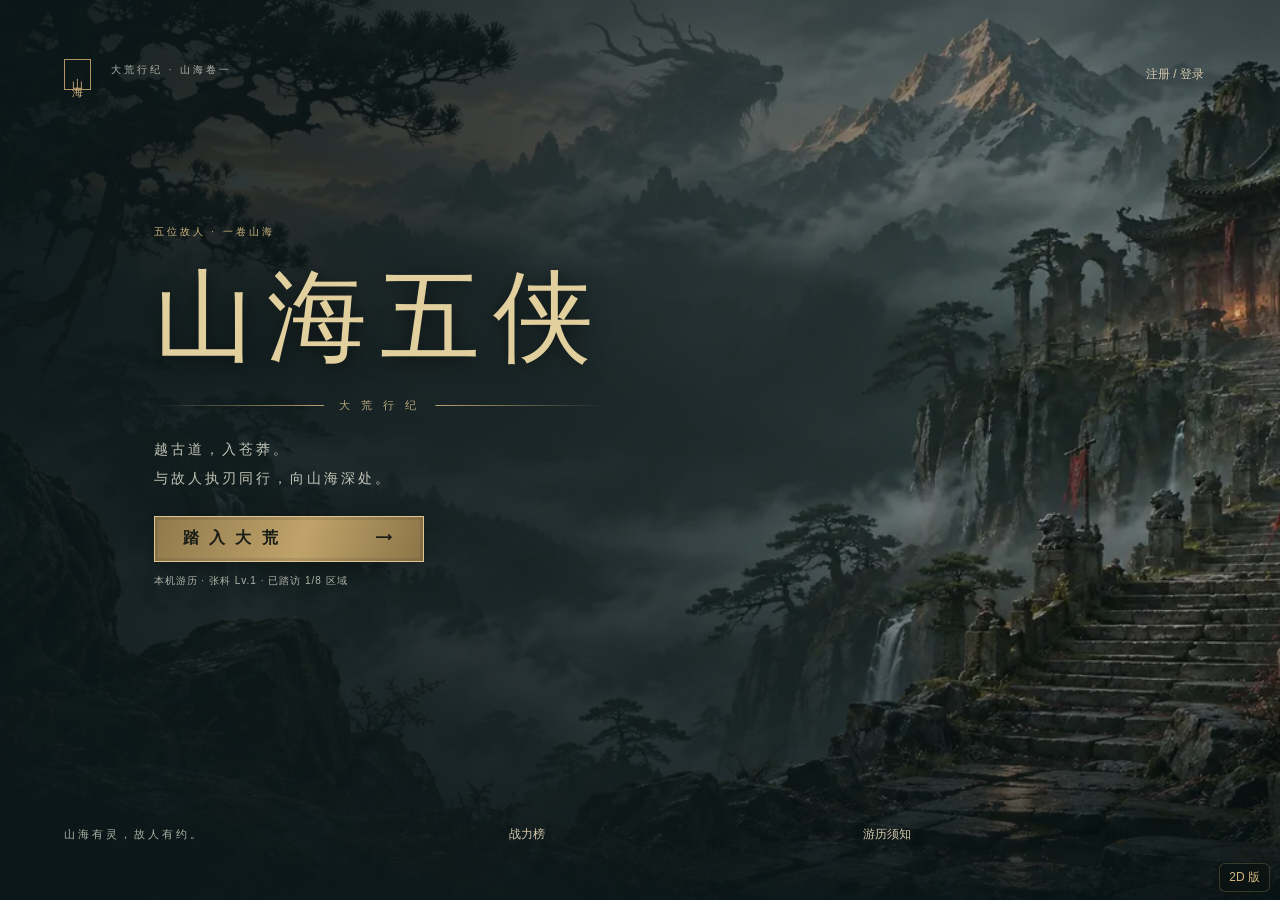
==== 3d.html @ be148ba3 "deploy: 山海五侠 网页版 静态构建，进度保存在本机浏览器。" ====
<!doctype html><html lang="zh-CN"><head><meta charset="utf-8"><meta name="viewport" content="width=device-width, initial-scale=1, maximum-scale=1, viewport-fit=cover"><meta name="theme-color" content="#141b1b"><meta name="description" content="山海五侠：五位故人，共赴大荒。写实国风2.5D手机大世界RPG。"><title>山海五侠 · 大荒行纪 · 3D</title><link rel="icon" href="data:image/svg+xml,%3Csvg xmlns='http://www.w3.org/2000/svg' viewBox='0 0 64 64'%3E%3Crect width='64' height='64' rx='12' fill='%23151d1c'/%3E%3Ctext x='32' y='46' font-size='44' text-anchor='middle' fill='%23cfb580'%3E山%3C/text%3E%3C/svg%3E"><link rel="stylesheet" href="style.css?v=31"><meta property="og:type" content="website"><meta property="og:title" content="山海五侠 · 大荒行纪"><meta property="og:description" content="五位故人，共赴大荒。写实国风 2.5D 手机大世界 RPG —— 五个角色，二十五式技能，八片山海。"><meta property="og:image" content="https://111lego.github.io/lego/assets/title-world.webp"><meta property="og:url" content="https://111lego.github.io/lego/"><meta name="twitter:card" content="summary_large_image"><link rel="canonical" href="https://111lego.github.io/lego/"><link rel="manifest" href="manifest.webmanifest"><meta name="mobile-web-app-capable" content="yes"><meta name="apple-mobile-web-app-capable" content="yes"><meta name="apple-mobile-web-app-status-bar-style" content="black-translucent"><link rel="apple-touch-icon" href="icons/icon-192.png"></head><body>
<canvas id="world" aria-label="山海大世界游戏画面"></canvas>
<section id="titleScreen" class="screen title-screen"><div class="title-vignette"></div><header class="title-top"><span class="seal">山 海</span><span class="eyebrow">大荒行纪 · 山海卷一</span><button id="accountBtn" class="quiet">注册 / 登录</button></header><div class="title-copy"><p class="eyebrow gold">五位故人 · 一卷山海</p><h1>山海五侠</h1><div class="title-rule"><i></i><span>大 荒 行 纪</span><i></i></div><p class="prologue">越古道，入苍莽。<br>与故人执刃同行，向山海深处。</p><button id="enterWorld" class="primary large">踏 入 大 荒 <span>⟶</span></button><p id="titleProgress" class="fine">八方大荒 · 五种职业 · 存档续行</p></div><footer class="title-footer"><span>山海有灵，故人有约。</span><button id="lbBtn" class="quiet">战力榜</button><button id="titleHelp" class="quiet">游历须知</button><a </footer></section>
<section id="selectScreen" class="screen select-screen" hidden><header class="selection-head"><button id="selectionBack" class="quiet">← 返回</button><div><p class="eyebrow">CHOOSE YOUR PATH</p><h2>与谁共赴山海</h2></div><span class="fine">五位故人 · 各有所长</span></header><div id="heroCards" class="hero-cards"></div><div class="selection-bottom"><div id="heroSummary"></div><button id="startAdventure" class="primary">启 程 ⟶</button></div></section>
<section id="gameHUD" hidden><div class="vignette"></div><div class="player-panel"><canvas id="hudFace" width="80" height="96"></canvas><div class="player-details"><div class="player-name"><b id="heroName"></b><span id="heroLevel"></span></div><div class="bar health"><i id="hpFill"></i><span id="hpText"></span></div><div class="bar mana"><i id="mpFill"></i><span id="mpText"></span></div><small id="powerText"></small></div></div><div class="region-panel"><span class="region-line"></span><b id="zoneName"></b><small id="zoneSub"></small></div><div class="map-panel"><button id="mapBtn" aria-label="打开世界地图"><canvas id="minimap" width="140" height="84"></canvas><span>世界地图 <i>⌖</i></span></button><button id="settingsBtn" class="gear-btn" aria-label="设置与暂停">Ⅱ</button></div><div class="target-panel" id="targetPanel" hidden><b id="targetName"></b><div class="bar enemy"><i id="targetHP"></i></div></div><button id="questBtn" class="quest-tracker"><span class="gold">山海试炼 <i>›</i></span><b id="questText"></b><small id="questProgress"></small></button><div id="directionHint" class="direction-hint" hidden></div><div id="joystick" class="joystick" aria-label="移动摇杆"><i class="joystick-ring"></i><span id="stick"></span></div><div class="control-hint">拖动摇杆移动 · 拖动画面转视角</div><div id="combatControls" class="combat-controls"><button id="attackBtn" class="attack-button" aria-label="普通攻击"><span>攻</span><small>普 攻</small></button><div id="skillButtons"></div><button id="autoBtn" class="auto-button">自动普攻</button></div><nav class="bottom-menu"><button id="bagBtn"><span>囊</span>行囊</button><button id="heroBtn"><span>甲</span>角色</button><button id="journalBtn"><span>录</span>图鉴</button><button id="interactBtn"><span>取</span>交互</button><button id="saveBtn"><span>存</span>保存</button></nav><div class="experience"><i id="xpFill"></i><span id="xpText"></span></div><span id="syncState" class="sync-state">本机存档</span><span id="portraitHint" class="portrait-hint">横屏可获得更大视野</span></section>
<div id="toasts" class="toasts" aria-live="polite"></div>
<dialog id="authDialog" class="dialog auth-dialog"><button class="close" id="authClose" aria-label="关闭">×</button><p class="eyebrow gold">故人归来</p><h2>山海同行录</h2><p class="muted">账号保存在这台设备的浏览器里，多个账号各自独立存档。</p><div class="auth-tabs"><button id="loginTab" class="active">登录</button><button id="registerTab">注册新账号</button></div><form id="authForm"><label>用户名<input id="username" name="username" autocomplete="username" minlength="2" maxlength="20" required placeholder="2–20位，支持中文"></label><label>密码<input id="password" name="password" type="password" autocomplete="current-password" minlength="8" maxlength="72" required placeholder="至少8位"></label><p id="authError" class="error" role="alert"></p><button id="authSubmit" class="primary" type="submit">登 录</button></form><p class="fine">密码只在本机做 PBKDF2 哈希后保存，不上传任何服务器。<br>换设备或清除浏览器数据后，账号与存档会一起消失。</p></dialog>
<dialog id="modal" class="dialog game-dialog"><header><div><p class="eyebrow gold">大荒行囊</p><h2 id="modalTitle"></h2></div><button id="modalClose" class="close" aria-label="关闭面板">×</button></header><div id="modalBody" class="modal-body"></div></dialog>
<input id="importFile" type="file" accept=".json,application/json" hidden>
<script type="module" src="app3d.js?v=31"></script><a href="index.html" style="position:fixed;right:10px;bottom:8px;z-index:30;font:12px sans-serif;color:#cfb580;background:#0b1413c9;border:1px solid #a494694d;padding:5px 9px;border-radius:6px;text-decoration:none">2D 版</a></body></html>
---- style.css ----
@font-face{font-family:LocalSerif;src:local('Noto Serif CJK SC'),local('SimSun')}*{box-sizing:border-box} :root{color-scheme:dark;--gold:#d2b781;--muted:#a7ada6;--line:#a494694d;--ink:#111a19;--panel:#131c1bed}html,body{width:100%;height:100%;margin:0;overflow:hidden;background:#131a19;color:#e9e5d8;font-family:'Microsoft YaHei','PingFang SC',sans-serif;overscroll-behavior:none;-webkit-user-select:none;user-select:none}button,input,select{font:inherit}button{color:inherit;cursor:pointer;-webkit-tap-highlight-color:transparent;touch-action:manipulation}button:focus-visible{outline:2px solid var(--gold);outline-offset:3px}button:disabled{opacity:.45;cursor:default}button{border:1px solid var(--line);background:#18221fee}button:hover{border-color:#c9ac72}button:active{filter:brightness(1.2)}[hidden]{display:none!important}#world{position:absolute;inset:0;width:100%;height:100%;touch-action:none}.screen{position:absolute;inset:0;overflow:auto}.title-screen,.select-screen{background:#1d2825 url('assets/title-world.webp?v=31') center/cover no-repeat}.title-vignette{position:absolute;inset:0;background:linear-gradient(90deg,#0b1719ed 0%,#101b1db3 38%,#101b1d05 82%),linear-gradient(0deg,#071315e8,transparent 40%,#08121255)}.title-top,.title-footer{position:absolute;left:max(5vw,env(safe-area-inset-left));right:max(5vw,env(safe-area-inset-right));display:flex;align-items:center;gap:20px}.title-top{top:6vh}.title-top #accountBtn{margin-left:auto}.seal{border:1px solid #b29465;color:#d4b684;padding:9px 5px;font-family:LocalSerif,serif;writing-mode:vertical-rl;font-size:11px;letter-spacing:3px}.eyebrow{font-size:10px;letter-spacing:3px;margin:0 0 10px;color:#b1b9af}.gold{color:var(--gold)}.title-copy{position:absolute;left:12%;top:25%;max-width:70%}h1,h2,h3{font-family:LocalSerif,'Songti SC',serif}h1{font-size:clamp(48px,8vw,100px);font-weight:500;letter-spacing:.13em;margin:12px 0;color:#e1cf9e;text-shadow:0 4px 20px #0008}h2{font-size:25px;font-weight:500;margin:4px 0 15px;letter-spacing:4px}h3{font-size:17px;margin:12px 0;color:var(--gold)}.title-rule{display:flex;align-items:center;gap:15px;width:100%;font-size:11px;letter-spacing:4px;color:#b8a77e}.title-rule i{height:1px;background:linear-gradient(90deg,transparent,#b6a070);flex:1}.title-rule i:last-child{transform:rotate(180deg)}.prologue{font-family:LocalSerif,serif;font-size:14px;color:#c2c5b8;line-height:2.1;letter-spacing:3px;margin:22px 0}.primary{background:linear-gradient(110deg,#90794c,#c0a36a 55%,#8b7447);color:#171c17;border:1px solid #e1c490;min-height:46px;padding:10px 28px;font-weight:600;letter-spacing:3px;box-shadow:inset 0 0 0 3px #282e201f,0 5px 25px #0004}.primary.large{width:270px;display:flex;justify-content:space-between;align-items:center}.fine{font-size:10px;line-height:1.7;color:#b1b5aa;letter-spacing:1px}.title-footer{bottom:5vh;justify-content:space-between;font:11px LocalSerif,serif;color:#aeb2a6;letter-spacing:3px}.quiet{border:0;background:transparent;padding:12px;font-size:12px;color:#d4c8ad}.title-progress{color:var(--muted)}.select-screen{background-image:linear-gradient(#0b1515bd,#0b1515ee),url('assets/title-world.webp');padding:20px max(25px,env(safe-area-inset-left));display:flex;flex-direction:column}.selection-head{display:flex;align-items:center;justify-content:space-between;margin-bottom:12px}.selection-head h2{margin:2px;font-size:24px}.selection-head .eyebrow{margin:0;font-size:9px}.hero-cards{display:flex;gap:10px;flex:1;min-height:160px;max-height:420px;align-self:center;width:min(100%,1100px)}.hero-card{position:relative;flex:1;min-width:0;overflow:hidden;background:linear-gradient(#35403a,#16211f);border:1px solid #6d786249;padding:0;box-shadow:0 10px 30px #0006}.hero-card.active{border-color:#dac18b;box-shadow:0 0 0 2px #ac936b3d,0 10px 30px #0006}.hero-card canvas{position:absolute;width:100%;height:90%;object-fit:cover;inset:0;opacity:.85}.hero-card .card-shade{position:absolute;inset:0;background:linear-gradient(transparent 25%,#101b17f5 95%)}.hero-card .card-name{position:absolute;bottom:10px;left:0;right:0;display:flex;flex-direction:column;align-items:center;gap:4px}.card-name b{font:24px LocalSerif,serif;letter-spacing:6px}.card-name small{color:#c6b990;font-size:10px;letter-spacing:2px}.card-level{position:absolute;top:10px;left:10px;font-size:10px;color:#dfd9c6;border:1px solid #a4906644;background:#15201bd9;padding:4px}.selection-bottom{display:flex;align-items:center;justify-content:space-between;width:min(100%,1100px);align-self:center;padding-top:13px;gap:20px}.selection-bottom .primary{min-width:150px}#heroSummary b{font-size:13px;color:var(--gold)}#heroSummary p{font-size:11px;margin:5px 0;color:#b5bbaa}.vignette{position:absolute;inset:0;pointer-events:none;box-shadow:inset 0 0 180px #050e1490}#gameHUD{position:absolute;inset:0;pointer-events:none;padding:env(safe-area-inset-top) env(safe-area-inset-right) env(safe-area-inset-bottom) env(safe-area-inset-left);text-shadow:0 2px 3px #000}#gameHUD button,#gameHUD .joystick{pointer-events:auto} .player-panel{position:absolute;top:max(12px,env(safe-area-inset-top));left:max(15px,env(safe-area-inset-left));display:flex;gap:8px;align-items:center;background:linear-gradient(90deg,#071511b8,#08151200);padding:3px 14px 6px 0}.player-panel canvas{width:48px;height:56px;border:1px solid #d0b78288;clip-path:polygon(12% 0,88% 0,100% 12%,100% 88%,88% 100%,12% 100%,0 88%,0 12%)}.player-details{width:150px}.player-name{display:flex;justify-content:space-between;font-size:12px;margin-bottom:5px}.player-name b{font-family:LocalSerif,serif;letter-spacing:3px}.player-name span{font-size:10px;color:#d3bd88}.bar{position:relative;background:#101412d9;border:1px solid #b9b48a44;height:10px;overflow:hidden;margin:3px 0}.bar i{display:block;height:100%;transition:width .15s;width:100%;box-shadow:inset 0 2px 4px #ffffff20}.bar span{position:absolute;inset:0;font-size:8px;text-align:center;line-height:9px}.health i{background:linear-gradient(90deg,#6b302d,#b25b49)}.mana i{background:linear-gradient(90deg,#294a68,#558ba4)}#powerText{font-size:8px;color:#c7c9b7}.region-panel{position:absolute;top:max(15px,env(safe-area-inset-top));left:50%;transform:translateX(-50%);text-align:center;display:flex;flex-direction:column;gap:5px}.region-panel b{font:20px LocalSerif,serif;letter-spacing:5px;color:#ead8b0}.region-panel small{font-size:8px;letter-spacing:2px;color:#c0c2af}.region-line{width:80px;height:1px;background:linear-gradient(90deg,transparent,#bba77a,transparent);margin:auto}.map-panel{position:absolute;right:max(16px,env(safe-area-inset-right));top:max(10px,env(safe-area-inset-top));display:flex;align-items:flex-start;gap:5px}.map-panel #mapBtn{padding:3px;background:#10201bc2;border:1px solid #b09e6e66;display:flex;flex-direction:column;align-items:center;position:relative}.map-panel canvas{width:110px;height:66px;opacity:.88}.map-panel span{font-size:8px;color:#cabd94;padding:3px 0}.map-panel i{font-size:10px;font-style:normal}.gear-btn{height:32px;width:32px;background:#13231dbf;font-size:12px}.quest-tracker{position:absolute;top:95px;left:max(18px,env(safe-area-inset-left));text-align:left;width:160px;background:linear-gradient(90deg,#0b1919bc,#0b191900);border:0;border-left:2px solid #b39e6e66;padding:5px 8px;display:flex;flex-direction:column;gap:5px;font-size:10px}.quest-tracker span{font-size:10px;letter-spacing:2px}.quest-tracker i{float:right;font-style:normal}.quest-tracker b{font-weight:400;font-size:10px}.quest-tracker small{font-size:8px;color:#bfc4b1}.target-panel{position:absolute;top:78px;left:50%;transform:translateX(-50%);width:210px;text-align:center}.target-panel b{font-size:10px;color:#e5c9a1}.target-panel .bar{height:6px}.enemy i{background:linear-gradient(90deg,#68372a,#a86647)}.joystick{position:absolute;bottom:max(40px,calc(env(safe-area-inset-bottom) + 20px));left:max(42px,calc(env(safe-area-inset-left) + 15px));width:112px;height:112px;touch-action:none;border-radius:50%;border:1px solid #c8d1b638;background:radial-gradient(#1f302e05,#0c181c38);box-shadow:inset 0 0 20px #0002}.joystick-ring{position:absolute;inset:12px;border:1px solid #d9e0bc18;border-radius:50%}.joystick:before,.joystick:after{content:'';position:absolute;background:#c4b47c45}.joystick:before{width:1px;height:10px;top:4px;left:50%}.joystick:after{height:1px;width:10px;left:4px;top:50%}.joystick span{position:absolute;left:50%;top:50%;width:44px;height:44px;margin:-22px;border:1px solid #c9c39d6b;border-radius:50%;background:radial-gradient(circle at 35% 30%,#88917c80,#273c36b8);box-shadow:0 4px 10px #0005;pointer-events:none}.control-hint{position:absolute;bottom:25px;left:52px;font-size:8px;letter-spacing:2px;color:#c2c9b082}.combat-controls{position:absolute;right:max(18px,env(safe-area-inset-right));bottom:max(28px,env(safe-area-inset-bottom));width:230px;height:225px;pointer-events:none}.combat-controls button{touch-action:none}.attack-button{position:absolute;right:16px;bottom:12px;width:80px;height:80px;border-radius:50%;background:radial-gradient(circle at 35% 25%,#8b8254,#2d3c31 75%);border:2px solid #cdb4788a;box-shadow:0 0 0 4px #13231c7a,inset 0 0 0 3px #0e1d1a66;display:flex;align-items:center;justify-content:center;flex-direction:column}.attack-button span{font:30px LocalSerif,serif;color:#f1dcae}.attack-button small{font-size:8px;color:#c6b78d}.skill-button{position:absolute;width:52px;height:52px;border-radius:50%;border:1px solid #aeaa817d;background:radial-gradient(circle at 40% 30%,#46584cbf,#132520f2);box-shadow:inset 0 0 0 3px #0c1919a6,0 3px 12px #0005;padding:0;overflow:hidden}.skill-button .glyph{font:24px LocalSerif,serif;color:#ead5a4;display:block;margin-top:1px}.skill-button .skill-name{font-size:7px;position:absolute;bottom:5px;left:0;right:0;color:#d3d2b8}.skill-button:nth-child(1){right:116px;bottom:5px}.skill-button:nth-child(2){right:150px;bottom:65px}.skill-button:nth-child(3){right:129px;bottom:126px}.skill-button:nth-child(4){right:69px;bottom:158px}.skill-button:nth-child(5){right:8px;bottom:128px;border-color:#d1b57e}.skill-button .cooldown{position:absolute;inset:0;display:flex;align-items:center;justify-content:center;font-size:17px;background:#091315c9;color:#ead7ac;font-family:serif}.skill-button.no-mana{filter:saturate(.1);opacity:.65}.auto-button{position:absolute;right:8px;bottom:99px;font-size:9px;border-radius:14px;padding:5px 9px;background:#10221bab}.auto-button.active{border-color:var(--gold);color:var(--gold);background:#4c4b2eaa}.bottom-menu{position:absolute;bottom:25px;left:50%;transform:translateX(-50%);display:flex;gap:7px}.bottom-menu button{width:40px;height:47px;display:flex;flex-direction:column;gap:3px;align-items:center;justify-content:center;font-size:8px;background:#0c1e1ab8;border:1px solid #9a9b744d}.bottom-menu button span{font:17px LocalSerif,serif;color:#d3c39a}.experience{position:absolute;bottom:0;left:0;right:0;height:10px;background:#091410d9;border-top:1px solid #cfc09b44}.experience i{display:block;height:100%;background:linear-gradient(90deg,#6d7243,#b7b87d)}.experience span{position:absolute;inset:0;text-align:center;font-size:7px;line-height:9px;color:#e1dcc9}.sync-state{position:absolute;bottom:12px;left:50%;transform:translateX(-50%);font-size:7px;color:#b6c2a799;white-space:nowrap}.portrait-hint{display:none}.direction-hint{position:absolute;top:128px;left:50%;transform:translateX(-50%);font-size:10px;color:#e6d5a5;border:1px solid #b7a57655;padding:6px 12px;background:#12231bc4}.toasts{position:fixed;pointer-events:none;left:50%;top:32%;transform:translateX(-50%);display:flex;flex-direction:column;gap:6px;z-index:20;align-items:center;max-width:80%}.toast{padding:8px 22px;border:1px solid #c5ae6e4d;background:linear-gradient(90deg,#0e2019aa,#172e22ed,#0e2019aa);font-size:11px;color:#e2d5b5;text-align:center;animation:appear .25s ease;white-space:normal}.toast.level,.toast.boss{color:#f3d596;border-color:#d0a765}.toast.death{color:#e4ac9c}.dialog{background:linear-gradient(145deg,#23312d,#111b1a 65%);color:#e1dfd0;border:1px solid #a8966966;box-shadow:0 20px 120px #000b;max-width:95vw;padding:24px;outline:none}.dialog::backdrop{background:#050e11b8;backdrop-filter:blur(5px)}.auth-dialog{width:390px;max-height:92dvh}.auth-dialog h2{margin:7px 0;font-size:28px}.muted{font-size:12px;color:#aeb7a8;line-height:1.8}.close{position:absolute;right:10px;top:8px;border:0;background:transparent;color:#b9bba9;font-size:26px;width:40px;height:40px}.auth-tabs{display:flex;border-bottom:1px solid var(--line);margin:18px 0}.auth-tabs button{border:0;background:none;padding:10px 5px;flex:1;color:#909f95;font-size:13px}.auth-tabs .active{color:var(--gold);border-bottom:2px solid var(--gold)}label{display:block;font-size:11px;color:#c5c8b9;letter-spacing:1px;margin:12px 0}input,select{width:100%;display:block;margin-top:8px;padding:11px 12px;border:1px solid #9f9d7655;background:#0d1b17a8;color:#e6e1d3;outline:0;border-radius:0;font-size:14px;user-select:text}input:focus{border-color:var(--gold)}.auth-dialog .primary{width:100%}.error{color:#e6aa94;font-size:11px;min-height:15px;margin:10px 0}.game-dialog{width:min(760px,92vw);max-height:88dvh;padding:0}.game-dialog>header{position:relative;padding:17px 22px 12px;border-bottom:1px solid var(--line)}.game-dialog h2{margin:0;font-size:22px}.game-dialog .eyebrow{font-size:8px}.modal-body{padding:16px 22px 22px;overflow:auto;max-height:calc(88dvh - 83px);font-size:12px}.modal-body button{padding:8px 12px;min-height:35px;font-size:11px}.modal-body p{line-height:1.8}.zone-grid{display:grid;grid-template-columns:repeat(4,1fr);gap:8px}.zone-card{border:1px solid #8e9a7855;padding:10px;background:linear-gradient(130deg,#33443c90,#14251c88);min-height:130px}.zone-card.locked{filter:saturate(.4);opacity:.72}.zone-card strong{font-family:LocalSerif,serif;color:var(--gold);font-size:15px;display:block}.zone-card small{display:block;font-size:9px;margin:7px 0;color:#b1bbaa}.zone-card button{font-size:10px;padding:6px!important;width:100%}.world-map{width:100%;max-height:230px;object-fit:contain;background:#10221b;margin-bottom:12px;border:1px solid var(--line)}.toolbar{display:flex;gap:8px;align-items:center;justify-content:space-between;flex-wrap:wrap;margin:8px 0 15px}.toolbar span{color:var(--gold)}.bag-grid{display:grid;grid-template-columns:repeat(3,1fr);gap:8px}.item-card,.gear-card,.quest-card,.skill-detail{padding:12px;border:1px solid #9fa17c40;background:#0e201b80}.item-card b{display:block;font-size:12px}.item-card small{display:block;color:#b2b9a8;font-size:10px;line-height:1.8;margin:6px 0}.item-card button{font-size:10px!important;padding:6px 10px!important}.gear-grid{display:grid;grid-template-columns:repeat(2,1fr);gap:9px}.gear-card h3{margin:0 0 7px;font-size:14px}.gear-card p{font-size:11px;color:#bbc2b0}.stats-row{display:flex;gap:15px;flex-wrap:wrap;padding:12px 0;color:var(--gold)}.skill-detail{margin-top:7px;display:flex;align-items:center;gap:15px}.skill-detail i{font:25px LocalSerif,serif;color:var(--gold);font-style:normal;width:35px;text-align:center}.skill-detail p{margin:4px 0;font-size:10px;color:#adb6a4}.skill-detail b{font-size:12px}.quest-card{margin:8px 0}.quest-card h3{margin:0}.quest-card p{font-size:11px;color:#b6c0ad;margin:6px 0}.journal-grid{display:grid;grid-template-columns:repeat(4,1fr);gap:8px}.journal-item{border:1px solid #87937335;background:#11221c8c;text-align:center;padding:8px}.journal-item canvas{width:100%;height:85px;object-fit:contain}.journal-item small{display:block;font-size:9px;color:#a8b5a3;margin:5px}.settings-buttons{display:flex;gap:8px;flex-wrap:wrap}a{color:#d8c292}button.danger{border-color:#ad76644d;color:#d0a396}@keyframes appear{from{transform:translateY(5px);opacity:0}to{transform:translateY(0);opacity:1}}
@media(max-height:450px){.title-top{top:5vh}.title-copy{top:23%;left:11%}h1{font-size:55px;margin:5px 0}.prologue{font-size:11px;margin:12px 0;line-height:1.8}.title-copy .eyebrow{font-size:8px}.title-rule{font-size:9px}.primary.large{min-height:40px;padding:8px 20px;width:235px}.title-copy .fine{font-size:8px}.title-footer{bottom:3vh}.selection-head{margin-bottom:8px}.selection-head h2{font-size:20px}.select-screen{padding:10px 22px}.selection-bottom{padding-top:8px}.selection-head .fine{font-size:8px}.selection-bottom .primary{min-height:40px}.card-name b{font-size:20px}.dialog{padding:18px}.auth-dialog h2{font-size:22px}.auth-dialog .muted{font-size:10px;margin:5px 0}.auth-tabs{margin:8px 0}.auth-tabs button{padding:7px}label{margin:7px 0;font-size:10px}input{margin-top:5px;padding:8px}.auth-dialog .fine{font-size:8px;margin-bottom:0}.auth-dialog .primary{min-height:36px;padding:7px}.auth-dialog{max-height:97dvh}.game-dialog{padding:0}.region-panel b{font-size:17px}.map-panel canvas{width:90px;height:54px}.combat-controls{transform:scale(.86);transform-origin:bottom right;bottom:20px;right:12px}.joystick{width:100px;height:100px;bottom:35px;left:30px}.control-hint{left:35px;bottom:20px}.bottom-menu{bottom:23px;gap:5px}.bottom-menu button{width:36px;height:42px}.player-details{width:135px}.player-panel canvas{width:42px;height:50px}.quest-tracker{top:83px;width:145px}.target-panel{top:68px}.zone-card{min-height:115px;padding:8px}.modal-body{padding:12px 18px 18px}}
@media(orientation:portrait){.title-vignette{background:linear-gradient(90deg,#0b1719de,#0b171922),linear-gradient(0deg,#071315f2,transparent 80%)}.title-copy{left:9%;top:32%;max-width:85%}h1{font-size:clamp(40px,12vw,65px)}.title-top{left:7%;right:5%;gap:12px}.title-top .eyebrow{font-size:8px;letter-spacing:1px}.title-footer{left:7%;right:5%;font-size:9px}.selection-head{flex-wrap:wrap;gap:8px}.selection-head h2{font-size:21px}.selection-head>.fine{display:none}.hero-cards{display:grid;grid-template-columns:repeat(3,1fr);grid-auto-rows:minmax(150px,1fr);max-height:none;gap:8px;min-height:0}.hero-card{min-height:150px}.hero-card .card-name{bottom:10px}.card-name b{font-size:22px}.card-name small{font-size:8px}.selection-bottom{align-items:stretch;flex-direction:column;gap:8px;padding-top:15px}.selection-bottom p{font-size:10px!important}.selection-bottom .primary{min-height:45px}.select-screen{padding:18px}.player-panel{top:max(14px,env(safe-area-inset-top));left:12px;padding-right:0}.player-details{width:139px}.player-panel canvas{width:43px;height:53px}.region-panel{top:95px;left:50%;white-space:nowrap}.region-panel b{font-size:18px}.map-panel{right:10px;top:max(12px,env(safe-area-inset-top));gap:3px}.map-panel canvas{width:82px;height:48px}.gear-btn{width:25px;height:28px}.quest-tracker{top:148px;left:12px;width:155px}.target-panel{top:225px;width:190px}.combat-controls{right:10px;bottom:92px;transform:scale(.88);transform-origin:bottom right}.joystick{bottom:110px;left:18px;width:100px;height:100px}.control-hint{bottom:91px;left:24px}.bottom-menu{bottom:29px;gap:14px}.bottom-menu button{width:42px;height:44px}.sync-state{bottom:14px}.portrait-hint{display:block;position:absolute;bottom:78px;left:50%;transform:translateX(-50%);font-size:8px;color:#b2bba28c;white-space:nowrap}.zone-grid{grid-template-columns:repeat(2,1fr)}.bag-grid{grid-template-columns:repeat(2,1fr)}.journal-grid{grid-template-columns:repeat(3,1fr)}.gear-grid{grid-template-columns:1fr}.direction-hint{top:199px}.dialog{max-width:94vw}.game-dialog{width:94vw}.modal-body{padding:12px 15px 18px}.toasts{top:40%;max-width:90%}.toast{font-size:10px;padding:8px 12px}.selection-head .quiet{padding-left:0}}
@media(prefers-reduced-motion:reduce){*{animation:none!important;transition:none!important}}
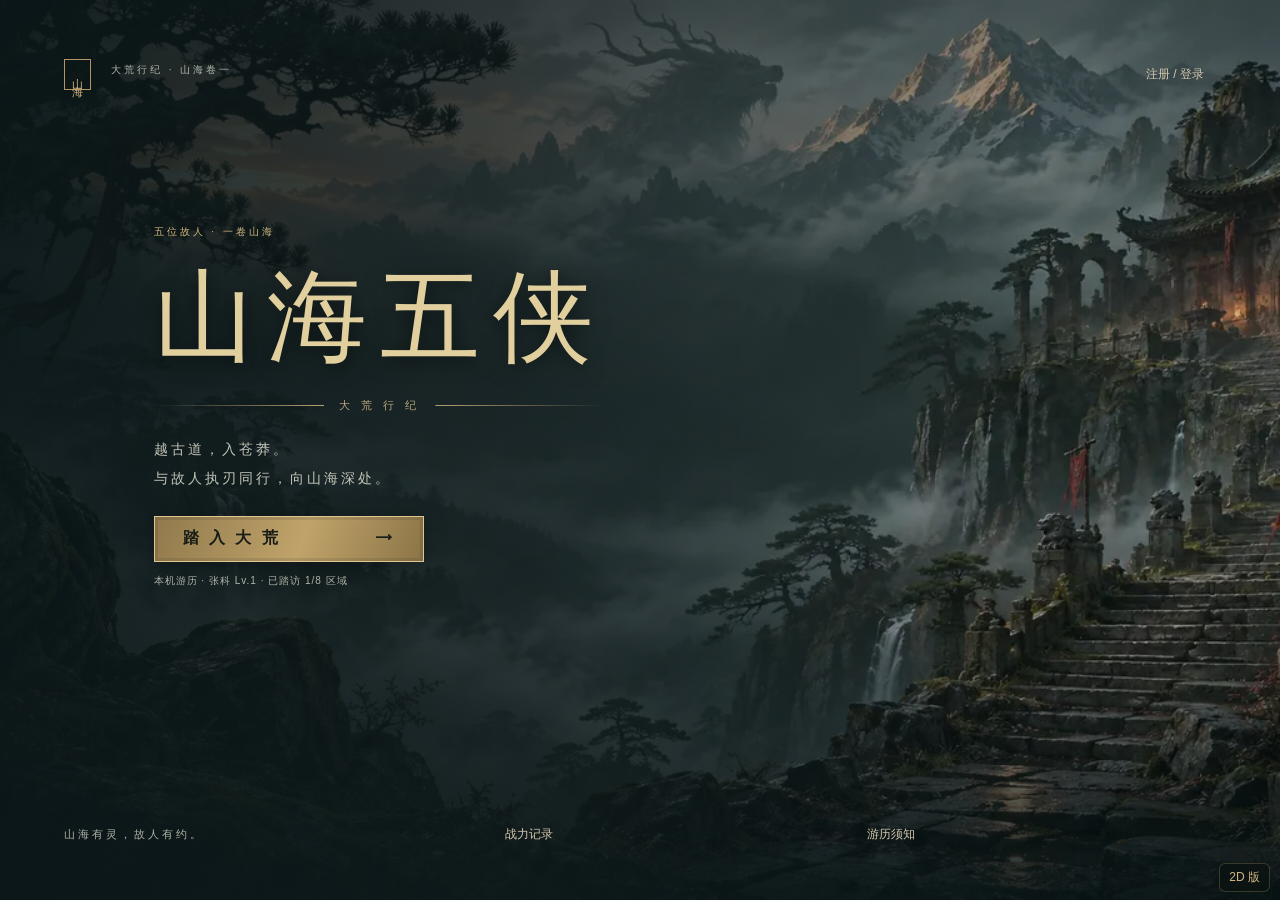
==== commit 2ea93f02: "deploy: 山海五侠 网页版 静态构建，进度保存在本机浏览器。" ====
--- a/3d.html
+++ b/3d.html
@@ -1,10 +1,10 @@
-<!doctype html><html lang="zh-CN"><head><meta charset="utf-8"><meta name="viewport" content="width=device-width, initial-scale=1, maximum-scale=1, viewport-fit=cover"><meta name="theme-color" content="#141b1b"><meta name="description" content="山海五侠：五位故人，共赴大荒。写实国风2.5D手机大世界RPG。"><title>山海五侠 · 大荒行纪 · 3D</title><link rel="icon" href="data:image/svg+xml,%3Csvg xmlns='http://www.w3.org/2000/svg' viewBox='0 0 64 64'%3E%3Crect width='64' height='64' rx='12' fill='%23151d1c'/%3E%3Ctext x='32' y='46' font-size='44' text-anchor='middle' fill='%23cfb580'%3E山%3C/text%3E%3C/svg%3E"><link rel="stylesheet" href="style.css?v=31"><meta property="og:type" content="website"><meta property="og:title" content="山海五侠 · 大荒行纪"><meta property="og:description" content="五位故人，共赴大荒。写实国风 2.5D 手机大世界 RPG —— 五个角色，二十五式技能，八片山海。"><meta property="og:image" content="https://111lego.github.io/lego/assets/title-world.webp"><meta property="og:url" content="https://111lego.github.io/lego/"><meta name="twitter:card" content="summary_large_image"><link rel="canonical" href="https://111lego.github.io/lego/"><link rel="manifest" href="manifest.webmanifest"><meta name="mobile-web-app-capable" content="yes"><meta name="apple-mobile-web-app-capable" content="yes"><meta name="apple-mobile-web-app-status-bar-style" content="black-translucent"><link rel="apple-touch-icon" href="icons/icon-192.png"></head><body>
+<!doctype html><html lang="zh-CN"><head><meta charset="utf-8"><meta name="viewport" content="width=device-width, initial-scale=1, maximum-scale=1, viewport-fit=cover"><meta name="theme-color" content="#141b1b"><meta name="description" content="山海五侠：五位故人，共赴大荒。写实国风2.5D手机大世界RPG。"><title>山海五侠 · 大荒行纪 · 3D</title><link rel="icon" href="data:image/svg+xml,%3Csvg xmlns='http://www.w3.org/2000/svg' viewBox='0 0 64 64'%3E%3Crect width='64' height='64' rx='12' fill='%23151d1c'/%3E%3Ctext x='32' y='46' font-size='44' text-anchor='middle' fill='%23cfb580'%3E山%3C/text%3E%3C/svg%3E"><link rel="stylesheet" href="style.css?v=33"><meta property="og:type" content="website"><meta property="og:title" content="山海五侠 · 大荒行纪"><meta property="og:description" content="五位故人，共赴大荒。写实国风 2.5D 手机大世界 RPG —— 五个角色，二十五式技能，八片山海。"><meta property="og:image" content="https://111lego.github.io/lego/assets/title-world.webp"><meta property="og:url" content="https://111lego.github.io/lego/"><meta name="twitter:card" content="summary_large_image"><link rel="canonical" href="https://111lego.github.io/lego/"><link rel="manifest" href="manifest.webmanifest"><meta name="mobile-web-app-capable" content="yes"><meta name="apple-mobile-web-app-capable" content="yes"><meta name="apple-mobile-web-app-status-bar-style" content="black-translucent"><link rel="apple-touch-icon" href="icons/icon-192.png"></head><body>
 <canvas id="world" aria-label="山海大世界游戏画面"></canvas>
-<section id="titleScreen" class="screen title-screen"><div class="title-vignette"></div><header class="title-top"><span class="seal">山 海</span><span class="eyebrow">大荒行纪 · 山海卷一</span><button id="accountBtn" class="quiet">注册 / 登录</button></header><div class="title-copy"><p class="eyebrow gold">五位故人 · 一卷山海</p><h1>山海五侠</h1><div class="title-rule"><i></i><span>大 荒 行 纪</span><i></i></div><p class="prologue">越古道，入苍莽。<br>与故人执刃同行，向山海深处。</p><button id="enterWorld" class="primary large">踏 入 大 荒 <span>⟶</span></button><p id="titleProgress" class="fine">八方大荒 · 五种职业 · 存档续行</p></div><footer class="title-footer"><span>山海有灵，故人有约。</span><button id="lbBtn" class="quiet">战力榜</button><button id="titleHelp" class="quiet">游历须知</button><a </footer></section>
+<section id="titleScreen" class="screen title-screen"><div class="title-vignette"></div><header class="title-top"><span class="seal">山 海</span><span class="eyebrow">大荒行纪 · 山海卷一</span><button id="accountBtn" class="quiet">注册 / 登录</button></header><div class="title-copy"><p class="eyebrow gold">五位故人 · 一卷山海</p><h1>山海五侠</h1><div class="title-rule"><i></i><span>大 荒 行 纪</span><i></i></div><p class="prologue">越古道，入苍莽。<br>与故人执刃同行，向山海深处。</p><button id="enterWorld" class="primary large">踏 入 大 荒 <span>⟶</span></button><p id="titleProgress" class="fine">八方大荒 · 五种职业 · 存档续行</p></div><footer class="title-footer"><span>山海有灵，故人有约。</span><button id="lbBtn" class="quiet">战力记录</button><button id="titleHelp" class="quiet">游历须知</button><a </footer></section>
 <section id="selectScreen" class="screen select-screen" hidden><header class="selection-head"><button id="selectionBack" class="quiet">← 返回</button><div><p class="eyebrow">CHOOSE YOUR PATH</p><h2>与谁共赴山海</h2></div><span class="fine">五位故人 · 各有所长</span></header><div id="heroCards" class="hero-cards"></div><div class="selection-bottom"><div id="heroSummary"></div><button id="startAdventure" class="primary">启 程 ⟶</button></div></section>
 <section id="gameHUD" hidden><div class="vignette"></div><div class="player-panel"><canvas id="hudFace" width="80" height="96"></canvas><div class="player-details"><div class="player-name"><b id="heroName"></b><span id="heroLevel"></span></div><div class="bar health"><i id="hpFill"></i><span id="hpText"></span></div><div class="bar mana"><i id="mpFill"></i><span id="mpText"></span></div><small id="powerText"></small></div></div><div class="region-panel"><span class="region-line"></span><b id="zoneName"></b><small id="zoneSub"></small></div><div class="map-panel"><button id="mapBtn" aria-label="打开世界地图"><canvas id="minimap" width="140" height="84"></canvas><span>世界地图 <i>⌖</i></span></button><button id="settingsBtn" class="gear-btn" aria-label="设置与暂停">Ⅱ</button></div><div class="target-panel" id="targetPanel" hidden><b id="targetName"></b><div class="bar enemy"><i id="targetHP"></i></div></div><button id="questBtn" class="quest-tracker"><span class="gold">山海试炼 <i>›</i></span><b id="questText"></b><small id="questProgress"></small></button><div id="directionHint" class="direction-hint" hidden></div><div id="joystick" class="joystick" aria-label="移动摇杆"><i class="joystick-ring"></i><span id="stick"></span></div><div class="control-hint">拖动摇杆移动 · 拖动画面转视角</div><div id="combatControls" class="combat-controls"><button id="attackBtn" class="attack-button" aria-label="普通攻击"><span>攻</span><small>普 攻</small></button><div id="skillButtons"></div><button id="autoBtn" class="auto-button">自动普攻</button></div><nav class="bottom-menu"><button id="bagBtn"><span>囊</span>行囊</button><button id="heroBtn"><span>甲</span>角色</button><button id="journalBtn"><span>录</span>图鉴</button><button id="interactBtn"><span>取</span>交互</button><button id="saveBtn"><span>存</span>保存</button></nav><div class="experience"><i id="xpFill"></i><span id="xpText"></span></div><span id="syncState" class="sync-state">本机存档</span><span id="portraitHint" class="portrait-hint">横屏可获得更大视野</span></section>
 <div id="toasts" class="toasts" aria-live="polite"></div>
 <dialog id="authDialog" class="dialog auth-dialog"><button class="close" id="authClose" aria-label="关闭">×</button><p class="eyebrow gold">故人归来</p><h2>山海同行录</h2><p class="muted">账号保存在这台设备的浏览器里，多个账号各自独立存档。</p><div class="auth-tabs"><button id="loginTab" class="active">登录</button><button id="registerTab">注册新账号</button></div><form id="authForm"><label>用户名<input id="username" name="username" autocomplete="username" minlength="2" maxlength="20" required placeholder="2–20位，支持中文"></label><label>密码<input id="password" name="password" type="password" autocomplete="current-password" minlength="8" maxlength="72" required placeholder="至少8位"></label><p id="authError" class="error" role="alert"></p><button id="authSubmit" class="primary" type="submit">登 录</button></form><p class="fine">密码只在本机做 PBKDF2 哈希后保存，不上传任何服务器。<br>换设备或清除浏览器数据后，账号与存档会一起消失。</p></dialog>
 <dialog id="modal" class="dialog game-dialog"><header><div><p class="eyebrow gold">大荒行囊</p><h2 id="modalTitle"></h2></div><button id="modalClose" class="close" aria-label="关闭面板">×</button></header><div id="modalBody" class="modal-body"></div></dialog>
 <input id="importFile" type="file" accept=".json,application/json" hidden>
-<script type="module" src="app3d.js?v=31"></script><a href="index.html" style="position:fixed;right:10px;bottom:8px;z-index:30;font:12px sans-serif;color:#cfb580;background:#0b1413c9;border:1px solid #a494694d;padding:5px 9px;border-radius:6px;text-decoration:none">2D 版</a></body></html>
+<script type="module" src="app3d.js?v=33"></script><a href="index.html" style="position:fixed;right:10px;bottom:8px;z-index:30;font:12px sans-serif;color:#cfb580;background:#0b1413c9;border:1px solid #a494694d;padding:5px 9px;border-radius:6px;text-decoration:none">2D 版</a></body></html>
--- a/style.css
+++ b/style.css
@@ -1,4 +1,4 @@
-@font-face{font-family:LocalSerif;src:local('Noto Serif CJK SC'),local('SimSun')}*{box-sizing:border-box} :root{color-scheme:dark;--gold:#d2b781;--muted:#a7ada6;--line:#a494694d;--ink:#111a19;--panel:#131c1bed}html,body{width:100%;height:100%;margin:0;overflow:hidden;background:#131a19;color:#e9e5d8;font-family:'Microsoft YaHei','PingFang SC',sans-serif;overscroll-behavior:none;-webkit-user-select:none;user-select:none}button,input,select{font:inherit}button{color:inherit;cursor:pointer;-webkit-tap-highlight-color:transparent;touch-action:manipulation}button:focus-visible{outline:2px solid var(--gold);outline-offset:3px}button:disabled{opacity:.45;cursor:default}button{border:1px solid var(--line);background:#18221fee}button:hover{border-color:#c9ac72}button:active{filter:brightness(1.2)}[hidden]{display:none!important}#world{position:absolute;inset:0;width:100%;height:100%;touch-action:none}.screen{position:absolute;inset:0;overflow:auto}.title-screen,.select-screen{background:#1d2825 url('assets/title-world.webp?v=31') center/cover no-repeat}.title-vignette{position:absolute;inset:0;background:linear-gradient(90deg,#0b1719ed 0%,#101b1db3 38%,#101b1d05 82%),linear-gradient(0deg,#071315e8,transparent 40%,#08121255)}.title-top,.title-footer{position:absolute;left:max(5vw,env(safe-area-inset-left));right:max(5vw,env(safe-area-inset-right));display:flex;align-items:center;gap:20px}.title-top{top:6vh}.title-top #accountBtn{margin-left:auto}.seal{border:1px solid #b29465;color:#d4b684;padding:9px 5px;font-family:LocalSerif,serif;writing-mode:vertical-rl;font-size:11px;letter-spacing:3px}.eyebrow{font-size:10px;letter-spacing:3px;margin:0 0 10px;color:#b1b9af}.gold{color:var(--gold)}.title-copy{position:absolute;left:12%;top:25%;max-width:70%}h1,h2,h3{font-family:LocalSerif,'Songti SC',serif}h1{font-size:clamp(48px,8vw,100px);font-weight:500;letter-spacing:.13em;margin:12px 0;color:#e1cf9e;text-shadow:0 4px 20px #0008}h2{font-size:25px;font-weight:500;margin:4px 0 15px;letter-spacing:4px}h3{font-size:17px;margin:12px 0;color:var(--gold)}.title-rule{display:flex;align-items:center;gap:15px;width:100%;font-size:11px;letter-spacing:4px;color:#b8a77e}.title-rule i{height:1px;background:linear-gradient(90deg,transparent,#b6a070);flex:1}.title-rule i:last-child{transform:rotate(180deg)}.prologue{font-family:LocalSerif,serif;font-size:14px;color:#c2c5b8;line-height:2.1;letter-spacing:3px;margin:22px 0}.primary{background:linear-gradient(110deg,#90794c,#c0a36a 55%,#8b7447);color:#171c17;border:1px solid #e1c490;min-height:46px;padding:10px 28px;font-weight:600;letter-spacing:3px;box-shadow:inset 0 0 0 3px #282e201f,0 5px 25px #0004}.primary.large{width:270px;display:flex;justify-content:space-between;align-items:center}.fine{font-size:10px;line-height:1.7;color:#b1b5aa;letter-spacing:1px}.title-footer{bottom:5vh;justify-content:space-between;font:11px LocalSerif,serif;color:#aeb2a6;letter-spacing:3px}.quiet{border:0;background:transparent;padding:12px;font-size:12px;color:#d4c8ad}.title-progress{color:var(--muted)}.select-screen{background-image:linear-gradient(#0b1515bd,#0b1515ee),url('assets/title-world.webp');padding:20px max(25px,env(safe-area-inset-left));display:flex;flex-direction:column}.selection-head{display:flex;align-items:center;justify-content:space-between;margin-bottom:12px}.selection-head h2{margin:2px;font-size:24px}.selection-head .eyebrow{margin:0;font-size:9px}.hero-cards{display:flex;gap:10px;flex:1;min-height:160px;max-height:420px;align-self:center;width:min(100%,1100px)}.hero-card{position:relative;flex:1;min-width:0;overflow:hidden;background:linear-gradient(#35403a,#16211f);border:1px solid #6d786249;padding:0;box-shadow:0 10px 30px #0006}.hero-card.active{border-color:#dac18b;box-shadow:0 0 0 2px #ac936b3d,0 10px 30px #0006}.hero-card canvas{position:absolute;width:100%;height:90%;object-fit:cover;inset:0;opacity:.85}.hero-card .card-shade{position:absolute;inset:0;background:linear-gradient(transparent 25%,#101b17f5 95%)}.hero-card .card-name{position:absolute;bottom:10px;left:0;right:0;display:flex;flex-direction:column;align-items:center;gap:4px}.card-name b{font:24px LocalSerif,serif;letter-spacing:6px}.card-name small{color:#c6b990;font-size:10px;letter-spacing:2px}.card-level{position:absolute;top:10px;left:10px;font-size:10px;color:#dfd9c6;border:1px solid #a4906644;background:#15201bd9;padding:4px}.selection-bottom{display:flex;align-items:center;justify-content:space-between;width:min(100%,1100px);align-self:center;padding-top:13px;gap:20px}.selection-bottom .primary{min-width:150px}#heroSummary b{font-size:13px;color:var(--gold)}#heroSummary p{font-size:11px;margin:5px 0;color:#b5bbaa}.vignette{position:absolute;inset:0;pointer-events:none;box-shadow:inset 0 0 180px #050e1490}#gameHUD{position:absolute;inset:0;pointer-events:none;padding:env(safe-area-inset-top) env(safe-area-inset-right) env(safe-area-inset-bottom) env(safe-area-inset-left);text-shadow:0 2px 3px #000}#gameHUD button,#gameHUD .joystick{pointer-events:auto} .player-panel{position:absolute;top:max(12px,env(safe-area-inset-top));left:max(15px,env(safe-area-inset-left));display:flex;gap:8px;align-items:center;background:linear-gradient(90deg,#071511b8,#08151200);padding:3px 14px 6px 0}.player-panel canvas{width:48px;height:56px;border:1px solid #d0b78288;clip-path:polygon(12% 0,88% 0,100% 12%,100% 88%,88% 100%,12% 100%,0 88%,0 12%)}.player-details{width:150px}.player-name{display:flex;justify-content:space-between;font-size:12px;margin-bottom:5px}.player-name b{font-family:LocalSerif,serif;letter-spacing:3px}.player-name span{font-size:10px;color:#d3bd88}.bar{position:relative;background:#101412d9;border:1px solid #b9b48a44;height:10px;overflow:hidden;margin:3px 0}.bar i{display:block;height:100%;transition:width .15s;width:100%;box-shadow:inset 0 2px 4px #ffffff20}.bar span{position:absolute;inset:0;font-size:8px;text-align:center;line-height:9px}.health i{background:linear-gradient(90deg,#6b302d,#b25b49)}.mana i{background:linear-gradient(90deg,#294a68,#558ba4)}#powerText{font-size:8px;color:#c7c9b7}.region-panel{position:absolute;top:max(15px,env(safe-area-inset-top));left:50%;transform:translateX(-50%);text-align:center;display:flex;flex-direction:column;gap:5px}.region-panel b{font:20px LocalSerif,serif;letter-spacing:5px;color:#ead8b0}.region-panel small{font-size:8px;letter-spacing:2px;color:#c0c2af}.region-line{width:80px;height:1px;background:linear-gradient(90deg,transparent,#bba77a,transparent);margin:auto}.map-panel{position:absolute;right:max(16px,env(safe-area-inset-right));top:max(10px,env(safe-area-inset-top));display:flex;align-items:flex-start;gap:5px}.map-panel #mapBtn{padding:3px;background:#10201bc2;border:1px solid #b09e6e66;display:flex;flex-direction:column;align-items:center;position:relative}.map-panel canvas{width:110px;height:66px;opacity:.88}.map-panel span{font-size:8px;color:#cabd94;padding:3px 0}.map-panel i{font-size:10px;font-style:normal}.gear-btn{height:32px;width:32px;background:#13231dbf;font-size:12px}.quest-tracker{position:absolute;top:95px;left:max(18px,env(safe-area-inset-left));text-align:left;width:160px;background:linear-gradient(90deg,#0b1919bc,#0b191900);border:0;border-left:2px solid #b39e6e66;padding:5px 8px;display:flex;flex-direction:column;gap:5px;font-size:10px}.quest-tracker span{font-size:10px;letter-spacing:2px}.quest-tracker i{float:right;font-style:normal}.quest-tracker b{font-weight:400;font-size:10px}.quest-tracker small{font-size:8px;color:#bfc4b1}.target-panel{position:absolute;top:78px;left:50%;transform:translateX(-50%);width:210px;text-align:center}.target-panel b{font-size:10px;color:#e5c9a1}.target-panel .bar{height:6px}.enemy i{background:linear-gradient(90deg,#68372a,#a86647)}.joystick{position:absolute;bottom:max(40px,calc(env(safe-area-inset-bottom) + 20px));left:max(42px,calc(env(safe-area-inset-left) + 15px));width:112px;height:112px;touch-action:none;border-radius:50%;border:1px solid #c8d1b638;background:radial-gradient(#1f302e05,#0c181c38);box-shadow:inset 0 0 20px #0002}.joystick-ring{position:absolute;inset:12px;border:1px solid #d9e0bc18;border-radius:50%}.joystick:before,.joystick:after{content:'';position:absolute;background:#c4b47c45}.joystick:before{width:1px;height:10px;top:4px;left:50%}.joystick:after{height:1px;width:10px;left:4px;top:50%}.joystick span{position:absolute;left:50%;top:50%;width:44px;height:44px;margin:-22px;border:1px solid #c9c39d6b;border-radius:50%;background:radial-gradient(circle at 35% 30%,#88917c80,#273c36b8);box-shadow:0 4px 10px #0005;pointer-events:none}.control-hint{position:absolute;bottom:25px;left:52px;font-size:8px;letter-spacing:2px;color:#c2c9b082}.combat-controls{position:absolute;right:max(18px,env(safe-area-inset-right));bottom:max(28px,env(safe-area-inset-bottom));width:230px;height:225px;pointer-events:none}.combat-controls button{touch-action:none}.attack-button{position:absolute;right:16px;bottom:12px;width:80px;height:80px;border-radius:50%;background:radial-gradient(circle at 35% 25%,#8b8254,#2d3c31 75%);border:2px solid #cdb4788a;box-shadow:0 0 0 4px #13231c7a,inset 0 0 0 3px #0e1d1a66;display:flex;align-items:center;justify-content:center;flex-direction:column}.attack-button span{font:30px LocalSerif,serif;color:#f1dcae}.attack-button small{font-size:8px;color:#c6b78d}.skill-button{position:absolute;width:52px;height:52px;border-radius:50%;border:1px solid #aeaa817d;background:radial-gradient(circle at 40% 30%,#46584cbf,#132520f2);box-shadow:inset 0 0 0 3px #0c1919a6,0 3px 12px #0005;padding:0;overflow:hidden}.skill-button .glyph{font:24px LocalSerif,serif;color:#ead5a4;display:block;margin-top:1px}.skill-button .skill-name{font-size:7px;position:absolute;bottom:5px;left:0;right:0;color:#d3d2b8}.skill-button:nth-child(1){right:116px;bottom:5px}.skill-button:nth-child(2){right:150px;bottom:65px}.skill-button:nth-child(3){right:129px;bottom:126px}.skill-button:nth-child(4){right:69px;bottom:158px}.skill-button:nth-child(5){right:8px;bottom:128px;border-color:#d1b57e}.skill-button .cooldown{position:absolute;inset:0;display:flex;align-items:center;justify-content:center;font-size:17px;background:#091315c9;color:#ead7ac;font-family:serif}.skill-button.no-mana{filter:saturate(.1);opacity:.65}.auto-button{position:absolute;right:8px;bottom:99px;font-size:9px;border-radius:14px;padding:5px 9px;background:#10221bab}.auto-button.active{border-color:var(--gold);color:var(--gold);background:#4c4b2eaa}.bottom-menu{position:absolute;bottom:25px;left:50%;transform:translateX(-50%);display:flex;gap:7px}.bottom-menu button{width:40px;height:47px;display:flex;flex-direction:column;gap:3px;align-items:center;justify-content:center;font-size:8px;background:#0c1e1ab8;border:1px solid #9a9b744d}.bottom-menu button span{font:17px LocalSerif,serif;color:#d3c39a}.experience{position:absolute;bottom:0;left:0;right:0;height:10px;background:#091410d9;border-top:1px solid #cfc09b44}.experience i{display:block;height:100%;background:linear-gradient(90deg,#6d7243,#b7b87d)}.experience span{position:absolute;inset:0;text-align:center;font-size:7px;line-height:9px;color:#e1dcc9}.sync-state{position:absolute;bottom:12px;left:50%;transform:translateX(-50%);font-size:7px;color:#b6c2a799;white-space:nowrap}.portrait-hint{display:none}.direction-hint{position:absolute;top:128px;left:50%;transform:translateX(-50%);font-size:10px;color:#e6d5a5;border:1px solid #b7a57655;padding:6px 12px;background:#12231bc4}.toasts{position:fixed;pointer-events:none;left:50%;top:32%;transform:translateX(-50%);display:flex;flex-direction:column;gap:6px;z-index:20;align-items:center;max-width:80%}.toast{padding:8px 22px;border:1px solid #c5ae6e4d;background:linear-gradient(90deg,#0e2019aa,#172e22ed,#0e2019aa);font-size:11px;color:#e2d5b5;text-align:center;animation:appear .25s ease;white-space:normal}.toast.level,.toast.boss{color:#f3d596;border-color:#d0a765}.toast.death{color:#e4ac9c}.dialog{background:linear-gradient(145deg,#23312d,#111b1a 65%);color:#e1dfd0;border:1px solid #a8966966;box-shadow:0 20px 120px #000b;max-width:95vw;padding:24px;outline:none}.dialog::backdrop{background:#050e11b8;backdrop-filter:blur(5px)}.auth-dialog{width:390px;max-height:92dvh}.auth-dialog h2{margin:7px 0;font-size:28px}.muted{font-size:12px;color:#aeb7a8;line-height:1.8}.close{position:absolute;right:10px;top:8px;border:0;background:transparent;color:#b9bba9;font-size:26px;width:40px;height:40px}.auth-tabs{display:flex;border-bottom:1px solid var(--line);margin:18px 0}.auth-tabs button{border:0;background:none;padding:10px 5px;flex:1;color:#909f95;font-size:13px}.auth-tabs .active{color:var(--gold);border-bottom:2px solid var(--gold)}label{display:block;font-size:11px;color:#c5c8b9;letter-spacing:1px;margin:12px 0}input,select{width:100%;display:block;margin-top:8px;padding:11px 12px;border:1px solid #9f9d7655;background:#0d1b17a8;color:#e6e1d3;outline:0;border-radius:0;font-size:14px;user-select:text}input:focus{border-color:var(--gold)}.auth-dialog .primary{width:100%}.error{color:#e6aa94;font-size:11px;min-height:15px;margin:10px 0}.game-dialog{width:min(760px,92vw);max-height:88dvh;padding:0}.game-dialog>header{position:relative;padding:17px 22px 12px;border-bottom:1px solid var(--line)}.game-dialog h2{margin:0;font-size:22px}.game-dialog .eyebrow{font-size:8px}.modal-body{padding:16px 22px 22px;overflow:auto;max-height:calc(88dvh - 83px);font-size:12px}.modal-body button{padding:8px 12px;min-height:35px;font-size:11px}.modal-body p{line-height:1.8}.zone-grid{display:grid;grid-template-columns:repeat(4,1fr);gap:8px}.zone-card{border:1px solid #8e9a7855;padding:10px;background:linear-gradient(130deg,#33443c90,#14251c88);min-height:130px}.zone-card.locked{filter:saturate(.4);opacity:.72}.zone-card strong{font-family:LocalSerif,serif;color:var(--gold);font-size:15px;display:block}.zone-card small{display:block;font-size:9px;margin:7px 0;color:#b1bbaa}.zone-card button{font-size:10px;padding:6px!important;width:100%}.world-map{width:100%;max-height:230px;object-fit:contain;background:#10221b;margin-bottom:12px;border:1px solid var(--line)}.toolbar{display:flex;gap:8px;align-items:center;justify-content:space-between;flex-wrap:wrap;margin:8px 0 15px}.toolbar span{color:var(--gold)}.bag-grid{display:grid;grid-template-columns:repeat(3,1fr);gap:8px}.item-card,.gear-card,.quest-card,.skill-detail{padding:12px;border:1px solid #9fa17c40;background:#0e201b80}.item-card b{display:block;font-size:12px}.item-card small{display:block;color:#b2b9a8;font-size:10px;line-height:1.8;margin:6px 0}.item-card button{font-size:10px!important;padding:6px 10px!important}.gear-grid{display:grid;grid-template-columns:repeat(2,1fr);gap:9px}.gear-card h3{margin:0 0 7px;font-size:14px}.gear-card p{font-size:11px;color:#bbc2b0}.stats-row{display:flex;gap:15px;flex-wrap:wrap;padding:12px 0;color:var(--gold)}.skill-detail{margin-top:7px;display:flex;align-items:center;gap:15px}.skill-detail i{font:25px LocalSerif,serif;color:var(--gold);font-style:normal;width:35px;text-align:center}.skill-detail p{margin:4px 0;font-size:10px;color:#adb6a4}.skill-detail b{font-size:12px}.quest-card{margin:8px 0}.quest-card h3{margin:0}.quest-card p{font-size:11px;color:#b6c0ad;margin:6px 0}.journal-grid{display:grid;grid-template-columns:repeat(4,1fr);gap:8px}.journal-item{border:1px solid #87937335;background:#11221c8c;text-align:center;padding:8px}.journal-item canvas{width:100%;height:85px;object-fit:contain}.journal-item small{display:block;font-size:9px;color:#a8b5a3;margin:5px}.settings-buttons{display:flex;gap:8px;flex-wrap:wrap}a{color:#d8c292}button.danger{border-color:#ad76644d;color:#d0a396}@keyframes appear{from{transform:translateY(5px);opacity:0}to{transform:translateY(0);opacity:1}}
+@font-face{font-family:LocalSerif;src:local('Noto Serif CJK SC'),local('SimSun')}*{box-sizing:border-box} :root{color-scheme:dark;--gold:#d2b781;--muted:#a7ada6;--line:#a494694d;--ink:#111a19;--panel:#131c1bed}html,body{width:100%;height:100%;margin:0;overflow:hidden;background:#131a19;color:#e9e5d8;font-family:'Microsoft YaHei','PingFang SC',sans-serif;overscroll-behavior:none;-webkit-user-select:none;user-select:none}button,input,select{font:inherit}button{color:inherit;cursor:pointer;-webkit-tap-highlight-color:transparent;touch-action:manipulation}button:focus-visible{outline:2px solid var(--gold);outline-offset:3px}button:disabled{opacity:.45;cursor:default}button{border:1px solid var(--line);background:#18221fee}button:hover{border-color:#c9ac72}button:active{filter:brightness(1.2)}[hidden]{display:none!important}#world{position:absolute;inset:0;width:100%;height:100%;touch-action:none}.screen{position:absolute;inset:0;overflow:auto}.title-screen,.select-screen{background:#1d2825 url('assets/title-world.webp?v=33') center/cover no-repeat}.title-vignette{position:absolute;inset:0;background:linear-gradient(90deg,#0b1719ed 0%,#101b1db3 38%,#101b1d05 82%),linear-gradient(0deg,#071315e8,transparent 40%,#08121255)}.title-top,.title-footer{position:absolute;left:max(5vw,env(safe-area-inset-left));right:max(5vw,env(safe-area-inset-right));display:flex;align-items:center;gap:20px}.title-top{top:6vh}.title-top #accountBtn{margin-left:auto}.seal{border:1px solid #b29465;color:#d4b684;padding:9px 5px;font-family:LocalSerif,serif;writing-mode:vertical-rl;font-size:11px;letter-spacing:3px}.eyebrow{font-size:10px;letter-spacing:3px;margin:0 0 10px;color:#b1b9af}.gold{color:var(--gold)}.title-copy{position:absolute;left:12%;top:25%;max-width:70%}h1,h2,h3{font-family:LocalSerif,'Songti SC',serif}h1{font-size:clamp(48px,8vw,100px);font-weight:500;letter-spacing:.13em;margin:12px 0;color:#e1cf9e;text-shadow:0 4px 20px #0008}h2{font-size:25px;font-weight:500;margin:4px 0 15px;letter-spacing:4px}h3{font-size:17px;margin:12px 0;color:var(--gold)}.title-rule{display:flex;align-items:center;gap:15px;width:100%;font-size:11px;letter-spacing:4px;color:#b8a77e}.title-rule i{height:1px;background:linear-gradient(90deg,transparent,#b6a070);flex:1}.title-rule i:last-child{transform:rotate(180deg)}.prologue{font-family:LocalSerif,serif;font-size:14px;color:#c2c5b8;line-height:2.1;letter-spacing:3px;margin:22px 0}.primary{background:linear-gradient(110deg,#90794c,#c0a36a 55%,#8b7447);color:#171c17;border:1px solid #e1c490;min-height:46px;padding:10px 28px;font-weight:600;letter-spacing:3px;box-shadow:inset 0 0 0 3px #282e201f,0 5px 25px #0004}.primary.large{width:270px;display:flex;justify-content:space-between;align-items:center}.fine{font-size:10px;line-height:1.7;color:#b1b5aa;letter-spacing:1px}.title-footer{bottom:5vh;justify-content:space-between;font:11px LocalSerif,serif;color:#aeb2a6;letter-spacing:3px}.quiet{border:0;background:transparent;padding:12px;font-size:12px;color:#d4c8ad}.title-progress{color:var(--muted)}.select-screen{background-image:linear-gradient(#0b1515bd,#0b1515ee),url('assets/title-world.webp');padding:20px max(25px,env(safe-area-inset-left));display:flex;flex-direction:column}.selection-head{display:flex;align-items:center;justify-content:space-between;margin-bottom:12px}.selection-head h2{margin:2px;font-size:24px}.selection-head .eyebrow{margin:0;font-size:9px}.hero-cards{display:flex;gap:10px;flex:1;min-height:160px;max-height:420px;align-self:center;width:min(100%,1100px)}.hero-card{position:relative;flex:1;min-width:0;overflow:hidden;background:linear-gradient(#35403a,#16211f);border:1px solid #6d786249;padding:0;box-shadow:0 10px 30px #0006}.hero-card.active{border-color:#dac18b;box-shadow:0 0 0 2px #ac936b3d,0 10px 30px #0006}.hero-card canvas{position:absolute;width:100%;height:90%;object-fit:cover;inset:0;opacity:.85}.hero-card .card-shade{position:absolute;inset:0;background:linear-gradient(transparent 25%,#101b17f5 95%)}.hero-card .card-name{position:absolute;bottom:10px;left:0;right:0;display:flex;flex-direction:column;align-items:center;gap:4px}.card-name b{font:24px LocalSerif,serif;letter-spacing:6px}.card-name small{color:#c6b990;font-size:10px;letter-spacing:2px}.card-level{position:absolute;top:10px;left:10px;font-size:10px;color:#dfd9c6;border:1px solid #a4906644;background:#15201bd9;padding:4px}.selection-bottom{display:flex;align-items:center;justify-content:space-between;width:min(100%,1100px);align-self:center;padding-top:13px;gap:20px}.selection-bottom .primary{min-width:150px}#heroSummary b{font-size:13px;color:var(--gold)}#heroSummary p{font-size:11px;margin:5px 0;color:#b5bbaa}.vignette{position:absolute;inset:0;pointer-events:none;box-shadow:inset 0 0 180px #050e1490}#gameHUD{position:absolute;inset:0;pointer-events:none;padding:env(safe-area-inset-top) env(safe-area-inset-right) env(safe-area-inset-bottom) env(safe-area-inset-left);text-shadow:0 2px 3px #000}#gameHUD button,#gameHUD .joystick{pointer-events:auto} .player-panel{position:absolute;top:max(12px,env(safe-area-inset-top));left:max(15px,env(safe-area-inset-left));display:flex;gap:8px;align-items:center;background:linear-gradient(90deg,#071511b8,#08151200);padding:3px 14px 6px 0}.player-panel canvas{width:48px;height:56px;border:1px solid #d0b78288;clip-path:polygon(12% 0,88% 0,100% 12%,100% 88%,88% 100%,12% 100%,0 88%,0 12%)}.player-details{width:150px}.player-name{display:flex;justify-content:space-between;font-size:12px;margin-bottom:5px}.player-name b{font-family:LocalSerif,serif;letter-spacing:3px}.player-name span{font-size:10px;color:#d3bd88}.bar{position:relative;background:#101412d9;border:1px solid #b9b48a44;height:10px;overflow:hidden;margin:3px 0}.bar i{display:block;height:100%;transition:width .15s;width:100%;box-shadow:inset 0 2px 4px #ffffff20}.bar span{position:absolute;inset:0;font-size:8px;text-align:center;line-height:9px}.health i{background:linear-gradient(90deg,#6b302d,#b25b49)}.mana i{background:linear-gradient(90deg,#294a68,#558ba4)}#powerText{font-size:8px;color:#c7c9b7}.region-panel{position:absolute;top:max(15px,env(safe-area-inset-top));left:50%;transform:translateX(-50%);text-align:center;display:flex;flex-direction:column;gap:5px}.region-panel b{font:20px LocalSerif,serif;letter-spacing:5px;color:#ead8b0}.region-panel small{font-size:8px;letter-spacing:2px;color:#c0c2af}.region-line{width:80px;height:1px;background:linear-gradient(90deg,transparent,#bba77a,transparent);margin:auto}.map-panel{position:absolute;right:max(16px,env(safe-area-inset-right));top:max(10px,env(safe-area-inset-top));display:flex;align-items:flex-start;gap:5px}.map-panel #mapBtn{padding:3px;background:#10201bc2;border:1px solid #b09e6e66;display:flex;flex-direction:column;align-items:center;position:relative}.map-panel canvas{width:110px;height:66px;opacity:.88}.map-panel span{font-size:8px;color:#cabd94;padding:3px 0}.map-panel i{font-size:10px;font-style:normal}.gear-btn{height:32px;width:32px;background:#13231dbf;font-size:12px}.quest-tracker{position:absolute;top:95px;left:max(18px,env(safe-area-inset-left));text-align:left;width:160px;background:linear-gradient(90deg,#0b1919bc,#0b191900);border:0;border-left:2px solid #b39e6e66;padding:5px 8px;display:flex;flex-direction:column;gap:5px;font-size:10px}.quest-tracker span{font-size:10px;letter-spacing:2px}.quest-tracker i{float:right;font-style:normal}.quest-tracker b{font-weight:400;font-size:10px}.quest-tracker small{font-size:8px;color:#bfc4b1}.target-panel{position:absolute;top:78px;left:50%;transform:translateX(-50%);width:210px;text-align:center}.target-panel b{font-size:10px;color:#e5c9a1}.target-panel .bar{height:6px}.enemy i{background:linear-gradient(90deg,#68372a,#a86647)}.joystick{position:absolute;bottom:max(40px,calc(env(safe-area-inset-bottom) + 20px));left:max(42px,calc(env(safe-area-inset-left) + 15px));width:112px;height:112px;touch-action:none;border-radius:50%;border:1px solid #c8d1b638;background:radial-gradient(#1f302e05,#0c181c38);box-shadow:inset 0 0 20px #0002}.joystick-ring{position:absolute;inset:12px;border:1px solid #d9e0bc18;border-radius:50%}.joystick:before,.joystick:after{content:'';position:absolute;background:#c4b47c45}.joystick:before{width:1px;height:10px;top:4px;left:50%}.joystick:after{height:1px;width:10px;left:4px;top:50%}.joystick span{position:absolute;left:50%;top:50%;width:44px;height:44px;margin:-22px;border:1px solid #c9c39d6b;border-radius:50%;background:radial-gradient(circle at 35% 30%,#88917c80,#273c36b8);box-shadow:0 4px 10px #0005;pointer-events:none}.control-hint{position:absolute;bottom:25px;left:52px;font-size:8px;letter-spacing:2px;color:#c2c9b082}.combat-controls{position:absolute;right:max(18px,env(safe-area-inset-right));bottom:max(28px,env(safe-area-inset-bottom));width:230px;height:225px;pointer-events:none}.combat-controls button{touch-action:none}.attack-button{position:absolute;right:16px;bottom:12px;width:80px;height:80px;border-radius:50%;background:radial-gradient(circle at 35% 25%,#8b8254,#2d3c31 75%);border:2px solid #cdb4788a;box-shadow:0 0 0 4px #13231c7a,inset 0 0 0 3px #0e1d1a66;display:flex;align-items:center;justify-content:center;flex-direction:column}.attack-button span{font:30px LocalSerif,serif;color:#f1dcae}.attack-button small{font-size:8px;color:#c6b78d}.skill-button{position:absolute;width:52px;height:52px;border-radius:50%;border:1px solid #aeaa817d;background:radial-gradient(circle at 40% 30%,#46584cbf,#132520f2);box-shadow:inset 0 0 0 3px #0c1919a6,0 3px 12px #0005;padding:0;overflow:hidden}.skill-button .glyph{font:24px LocalSerif,serif;color:#ead5a4;display:block;margin-top:1px}.skill-button .skill-name{font-size:7px;position:absolute;bottom:5px;left:0;right:0;color:#d3d2b8}.skill-button:nth-child(1){right:116px;bottom:5px}.skill-button:nth-child(2){right:150px;bottom:65px}.skill-button:nth-child(3){right:129px;bottom:126px}.skill-button:nth-child(4){right:69px;bottom:158px}.skill-button:nth-child(5){right:8px;bottom:128px;border-color:#d1b57e}.skill-button .cooldown{position:absolute;inset:0;display:flex;align-items:center;justify-content:center;font-size:17px;background:#091315c9;color:#ead7ac;font-family:serif}.skill-button.no-mana{filter:saturate(.1);opacity:.65}.auto-button{position:absolute;right:8px;bottom:99px;font-size:9px;border-radius:14px;padding:5px 9px;background:#10221bab}.auto-button.active{border-color:var(--gold);color:var(--gold);background:#4c4b2eaa}.bottom-menu{position:absolute;bottom:25px;left:50%;transform:translateX(-50%);display:flex;gap:7px}.bottom-menu button{width:40px;height:47px;display:flex;flex-direction:column;gap:3px;align-items:center;justify-content:center;font-size:8px;background:#0c1e1ab8;border:1px solid #9a9b744d}.bottom-menu button span{font:17px LocalSerif,serif;color:#d3c39a}.experience{position:absolute;bottom:0;left:0;right:0;height:10px;background:#091410d9;border-top:1px solid #cfc09b44}.experience i{display:block;height:100%;background:linear-gradient(90deg,#6d7243,#b7b87d)}.experience span{position:absolute;inset:0;text-align:center;font-size:7px;line-height:9px;color:#e1dcc9}.sync-state{position:absolute;bottom:12px;left:50%;transform:translateX(-50%);font-size:7px;color:#b6c2a799;white-space:nowrap}.portrait-hint{display:none}.direction-hint{position:absolute;top:128px;left:50%;transform:translateX(-50%);font-size:10px;color:#e6d5a5;border:1px solid #b7a57655;padding:6px 12px;background:#12231bc4}.toasts{position:fixed;pointer-events:none;left:50%;top:32%;transform:translateX(-50%);display:flex;flex-direction:column;gap:6px;z-index:20;align-items:center;max-width:80%}.toast{padding:8px 22px;border:1px solid #c5ae6e4d;background:linear-gradient(90deg,#0e2019aa,#172e22ed,#0e2019aa);font-size:11px;color:#e2d5b5;text-align:center;animation:appear .25s ease;white-space:normal}.toast.level,.toast.boss{color:#f3d596;border-color:#d0a765}.toast.death{color:#e4ac9c}.dialog{background:linear-gradient(145deg,#23312d,#111b1a 65%);color:#e1dfd0;border:1px solid #a8966966;box-shadow:0 20px 120px #000b;max-width:95vw;padding:24px;outline:none}.dialog::backdrop{background:#050e11b8;backdrop-filter:blur(5px)}.auth-dialog{width:390px;max-height:92dvh}.auth-dialog h2{margin:7px 0;font-size:28px}.muted{font-size:12px;color:#aeb7a8;line-height:1.8}.close{position:absolute;right:10px;top:8px;border:0;background:transparent;color:#b9bba9;font-size:26px;width:40px;height:40px}.auth-tabs{display:flex;border-bottom:1px solid var(--line);margin:18px 0}.auth-tabs button{border:0;background:none;padding:10px 5px;flex:1;color:#909f95;font-size:13px}.auth-tabs .active{color:var(--gold);border-bottom:2px solid var(--gold)}label{display:block;font-size:11px;color:#c5c8b9;letter-spacing:1px;margin:12px 0}input,select{width:100%;display:block;margin-top:8px;padding:11px 12px;border:1px solid #9f9d7655;background:#0d1b17a8;color:#e6e1d3;outline:0;border-radius:0;font-size:14px;user-select:text}input:focus{border-color:var(--gold)}.auth-dialog .primary{width:100%}.error{color:#e6aa94;font-size:11px;min-height:15px;margin:10px 0}.game-dialog{width:min(760px,92vw);max-height:88dvh;padding:0}.game-dialog>header{position:relative;padding:17px 22px 12px;border-bottom:1px solid var(--line)}.game-dialog h2{margin:0;font-size:22px}.game-dialog .eyebrow{font-size:8px}.modal-body{padding:16px 22px 22px;overflow:auto;max-height:calc(88dvh - 83px);font-size:12px}.modal-body button{padding:8px 12px;min-height:35px;font-size:11px}.modal-body p{line-height:1.8}.zone-grid{display:grid;grid-template-columns:repeat(4,1fr);gap:8px}.zone-card{border:1px solid #8e9a7855;padding:10px;background:linear-gradient(130deg,#33443c90,#14251c88);min-height:130px}.zone-card.locked{filter:saturate(.4);opacity:.72}.zone-card strong{font-family:LocalSerif,serif;color:var(--gold);font-size:15px;display:block}.zone-card small{display:block;font-size:9px;margin:7px 0;color:#b1bbaa}.zone-card button{font-size:10px;padding:6px!important;width:100%}.world-map{width:100%;max-height:230px;object-fit:contain;background:#10221b;margin-bottom:12px;border:1px solid var(--line)}.toolbar{display:flex;gap:8px;align-items:center;justify-content:space-between;flex-wrap:wrap;margin:8px 0 15px}.toolbar span{color:var(--gold)}.bag-grid{display:grid;grid-template-columns:repeat(3,1fr);gap:8px}.item-card,.gear-card,.quest-card,.skill-detail{padding:12px;border:1px solid #9fa17c40;background:#0e201b80}.item-card b{display:block;font-size:12px}.item-card small{display:block;color:#b2b9a8;font-size:10px;line-height:1.8;margin:6px 0}.item-card button{font-size:10px!important;padding:6px 10px!important}.gear-grid{display:grid;grid-template-columns:repeat(2,1fr);gap:9px}.gear-card h3{margin:0 0 7px;font-size:14px}.gear-card p{font-size:11px;color:#bbc2b0}.stats-row{display:flex;gap:15px;flex-wrap:wrap;padding:12px 0;color:var(--gold)}.skill-detail{margin-top:7px;display:flex;align-items:center;gap:15px}.skill-detail i{font:25px LocalSerif,serif;color:var(--gold);font-style:normal;width:35px;text-align:center}.skill-detail p{margin:4px 0;font-size:10px;color:#adb6a4}.skill-detail b{font-size:12px}.quest-card{margin:8px 0}.quest-card h3{margin:0}.quest-card p{font-size:11px;color:#b6c0ad;margin:6px 0}.journal-grid{display:grid;grid-template-columns:repeat(4,1fr);gap:8px}.journal-item{border:1px solid #87937335;background:#11221c8c;text-align:center;padding:8px}.journal-item canvas{width:100%;height:85px;object-fit:contain}.journal-item small{display:block;font-size:9px;color:#a8b5a3;margin:5px}.settings-buttons{display:flex;gap:8px;flex-wrap:wrap}a{color:#d8c292}button.danger{border-color:#ad76644d;color:#d0a396}@keyframes appear{from{transform:translateY(5px);opacity:0}to{transform:translateY(0);opacity:1}}
 @media(max-height:450px){.title-top{top:5vh}.title-copy{top:23%;left:11%}h1{font-size:55px;margin:5px 0}.prologue{font-size:11px;margin:12px 0;line-height:1.8}.title-copy .eyebrow{font-size:8px}.title-rule{font-size:9px}.primary.large{min-height:40px;padding:8px 20px;width:235px}.title-copy .fine{font-size:8px}.title-footer{bottom:3vh}.selection-head{margin-bottom:8px}.selection-head h2{font-size:20px}.select-screen{padding:10px 22px}.selection-bottom{padding-top:8px}.selection-head .fine{font-size:8px}.selection-bottom .primary{min-height:40px}.card-name b{font-size:20px}.dialog{padding:18px}.auth-dialog h2{font-size:22px}.auth-dialog .muted{font-size:10px;margin:5px 0}.auth-tabs{margin:8px 0}.auth-tabs button{padding:7px}label{margin:7px 0;font-size:10px}input{margin-top:5px;padding:8px}.auth-dialog .fine{font-size:8px;margin-bottom:0}.auth-dialog .primary{min-height:36px;padding:7px}.auth-dialog{max-height:97dvh}.game-dialog{padding:0}.region-panel b{font-size:17px}.map-panel canvas{width:90px;height:54px}.combat-controls{transform:scale(.86);transform-origin:bottom right;bottom:20px;right:12px}.joystick{width:100px;height:100px;bottom:35px;left:30px}.control-hint{left:35px;bottom:20px}.bottom-menu{bottom:23px;gap:5px}.bottom-menu button{width:36px;height:42px}.player-details{width:135px}.player-panel canvas{width:42px;height:50px}.quest-tracker{top:83px;width:145px}.target-panel{top:68px}.zone-card{min-height:115px;padding:8px}.modal-body{padding:12px 18px 18px}}
 @media(orientation:portrait){.title-vignette{background:linear-gradient(90deg,#0b1719de,#0b171922),linear-gradient(0deg,#071315f2,transparent 80%)}.title-copy{left:9%;top:32%;max-width:85%}h1{font-size:clamp(40px,12vw,65px)}.title-top{left:7%;right:5%;gap:12px}.title-top .eyebrow{font-size:8px;letter-spacing:1px}.title-footer{left:7%;right:5%;font-size:9px}.selection-head{flex-wrap:wrap;gap:8px}.selection-head h2{font-size:21px}.selection-head>.fine{display:none}.hero-cards{display:grid;grid-template-columns:repeat(3,1fr);grid-auto-rows:minmax(150px,1fr);max-height:none;gap:8px;min-height:0}.hero-card{min-height:150px}.hero-card .card-name{bottom:10px}.card-name b{font-size:22px}.card-name small{font-size:8px}.selection-bottom{align-items:stretch;flex-direction:column;gap:8px;padding-top:15px}.selection-bottom p{font-size:10px!important}.selection-bottom .primary{min-height:45px}.select-screen{padding:18px}.player-panel{top:max(14px,env(safe-area-inset-top));left:12px;padding-right:0}.player-details{width:139px}.player-panel canvas{width:43px;height:53px}.region-panel{top:95px;left:50%;white-space:nowrap}.region-panel b{font-size:18px}.map-panel{right:10px;top:max(12px,env(safe-area-inset-top));gap:3px}.map-panel canvas{width:82px;height:48px}.gear-btn{width:25px;height:28px}.quest-tracker{top:148px;left:12px;width:155px}.target-panel{top:225px;width:190px}.combat-controls{right:10px;bottom:92px;transform:scale(.88);transform-origin:bottom right}.joystick{bottom:110px;left:18px;width:100px;height:100px}.control-hint{bottom:91px;left:24px}.bottom-menu{bottom:29px;gap:14px}.bottom-menu button{width:42px;height:44px}.sync-state{bottom:14px}.portrait-hint{display:block;position:absolute;bottom:78px;left:50%;transform:translateX(-50%);font-size:8px;color:#b2bba28c;white-space:nowrap}.zone-grid{grid-template-columns:repeat(2,1fr)}.bag-grid{grid-template-columns:repeat(2,1fr)}.journal-grid{grid-template-columns:repeat(3,1fr)}.gear-grid{grid-template-columns:1fr}.direction-hint{top:199px}.dialog{max-width:94vw}.game-dialog{width:94vw}.modal-body{padding:12px 15px 18px}.toasts{top:40%;max-width:90%}.toast{font-size:10px;padding:8px 12px}.selection-head .quiet{padding-left:0}}
 @media(prefers-reduced-motion:reduce){*{animation:none!important;transition:none!important}}
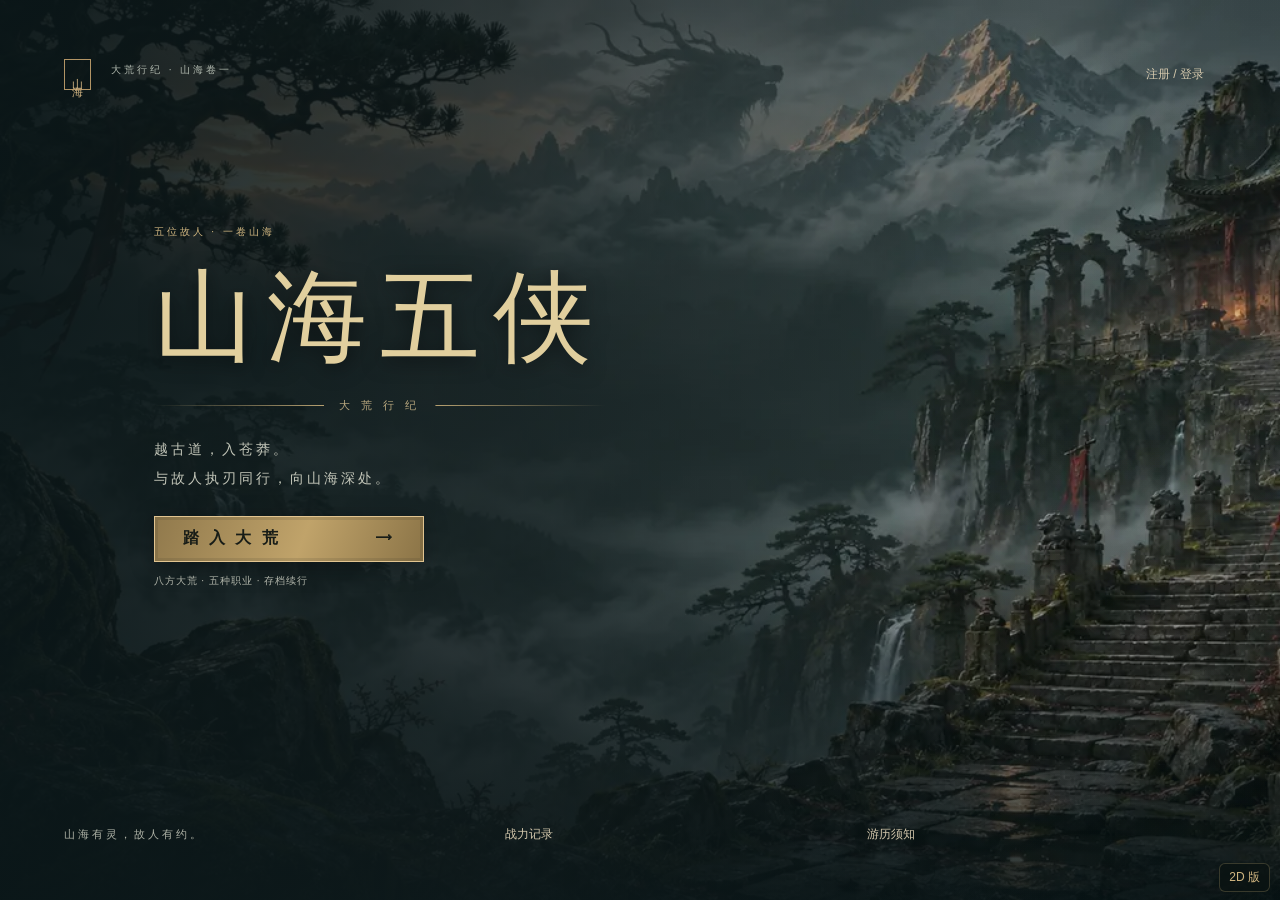
==== commit 47ff2cbe: "deploy: 山海五侠 网页版 静态构建，进度保存在本机浏览器。" ====
--- a/3d.html
+++ b/3d.html
@@ -1,4 +1,4 @@
-<!doctype html><html lang="zh-CN"><head><meta charset="utf-8"><meta name="viewport" content="width=device-width, initial-scale=1, maximum-scale=1, viewport-fit=cover"><meta name="theme-color" content="#141b1b"><meta name="description" content="山海五侠：五位故人，共赴大荒。写实国风2.5D手机大世界RPG。"><title>山海五侠 · 大荒行纪 · 3D</title><link rel="icon" href="data:image/svg+xml,%3Csvg xmlns='http://www.w3.org/2000/svg' viewBox='0 0 64 64'%3E%3Crect width='64' height='64' rx='12' fill='%23151d1c'/%3E%3Ctext x='32' y='46' font-size='44' text-anchor='middle' fill='%23cfb580'%3E山%3C/text%3E%3C/svg%3E"><link rel="stylesheet" href="style.css?v=33"><meta property="og:type" content="website"><meta property="og:title" content="山海五侠 · 大荒行纪"><meta property="og:description" content="五位故人，共赴大荒。写实国风 2.5D 手机大世界 RPG —— 五个角色，二十五式技能，八片山海。"><meta property="og:image" content="https://111lego.github.io/lego/assets/title-world.webp"><meta property="og:url" content="https://111lego.github.io/lego/"><meta name="twitter:card" content="summary_large_image"><link rel="canonical" href="https://111lego.github.io/lego/"><link rel="manifest" href="manifest.webmanifest"><meta name="mobile-web-app-capable" content="yes"><meta name="apple-mobile-web-app-capable" content="yes"><meta name="apple-mobile-web-app-status-bar-style" content="black-translucent"><link rel="apple-touch-icon" href="icons/icon-192.png"></head><body>
+<!doctype html><html lang="zh-CN"><head><meta charset="utf-8"><meta name="viewport" content="width=device-width, initial-scale=1, maximum-scale=1, viewport-fit=cover"><meta name="theme-color" content="#141b1b"><meta name="description" content="山海五侠：五位故人，共赴大荒。写实国风2.5D手机大世界RPG。"><title>山海五侠 · 大荒行纪 · 3D</title><link rel="icon" href="data:image/svg+xml,%3Csvg xmlns='http://www.w3.org/2000/svg' viewBox='0 0 64 64'%3E%3Crect width='64' height='64' rx='12' fill='%23151d1c'/%3E%3Ctext x='32' y='46' font-size='44' text-anchor='middle' fill='%23cfb580'%3E山%3C/text%3E%3C/svg%3E"><link rel="stylesheet" href="style.css?v=38"><meta property="og:type" content="website"><meta property="og:title" content="山海五侠 · 大荒行纪"><meta property="og:description" content="五位故人，共赴大荒。写实国风 2.5D 手机大世界 RPG —— 五个角色，二十五式技能，八片山海。"><meta property="og:image" content="https://111lego.github.io/lego/assets/title-world.webp"><meta property="og:url" content="https://111lego.github.io/lego/"><meta name="twitter:card" content="summary_large_image"><link rel="canonical" href="https://111lego.github.io/lego/"><link rel="manifest" href="manifest.webmanifest"><meta name="mobile-web-app-capable" content="yes"><meta name="apple-mobile-web-app-capable" content="yes"><meta name="apple-mobile-web-app-status-bar-style" content="black-translucent"><link rel="apple-touch-icon" href="icons/icon-192.png"></head><body>
 <canvas id="world" aria-label="山海大世界游戏画面"></canvas>
 <section id="titleScreen" class="screen title-screen"><div class="title-vignette"></div><header class="title-top"><span class="seal">山 海</span><span class="eyebrow">大荒行纪 · 山海卷一</span><button id="accountBtn" class="quiet">注册 / 登录</button></header><div class="title-copy"><p class="eyebrow gold">五位故人 · 一卷山海</p><h1>山海五侠</h1><div class="title-rule"><i></i><span>大 荒 行 纪</span><i></i></div><p class="prologue">越古道，入苍莽。<br>与故人执刃同行，向山海深处。</p><button id="enterWorld" class="primary large">踏 入 大 荒 <span>⟶</span></button><p id="titleProgress" class="fine">八方大荒 · 五种职业 · 存档续行</p></div><footer class="title-footer"><span>山海有灵，故人有约。</span><button id="lbBtn" class="quiet">战力记录</button><button id="titleHelp" class="quiet">游历须知</button><a </footer></section>
 <section id="selectScreen" class="screen select-screen" hidden><header class="selection-head"><button id="selectionBack" class="quiet">← 返回</button><div><p class="eyebrow">CHOOSE YOUR PATH</p><h2>与谁共赴山海</h2></div><span class="fine">五位故人 · 各有所长</span></header><div id="heroCards" class="hero-cards"></div><div class="selection-bottom"><div id="heroSummary"></div><button id="startAdventure" class="primary">启 程 ⟶</button></div></section>
@@ -7,4 +7,4 @@
 <dialog id="authDialog" class="dialog auth-dialog"><button class="close" id="authClose" aria-label="关闭">×</button><p class="eyebrow gold">故人归来</p><h2>山海同行录</h2><p class="muted">账号保存在这台设备的浏览器里，多个账号各自独立存档。</p><div class="auth-tabs"><button id="loginTab" class="active">登录</button><button id="registerTab">注册新账号</button></div><form id="authForm"><label>用户名<input id="username" name="username" autocomplete="username" minlength="2" maxlength="20" required placeholder="2–20位，支持中文"></label><label>密码<input id="password" name="password" type="password" autocomplete="current-password" minlength="8" maxlength="72" required placeholder="至少8位"></label><p id="authError" class="error" role="alert"></p><button id="authSubmit" class="primary" type="submit">登 录</button></form><p class="fine">密码只在本机做 PBKDF2 哈希后保存，不上传任何服务器。<br>换设备或清除浏览器数据后，账号与存档会一起消失。</p></dialog>
 <dialog id="modal" class="dialog game-dialog"><header><div><p class="eyebrow gold">大荒行囊</p><h2 id="modalTitle"></h2></div><button id="modalClose" class="close" aria-label="关闭面板">×</button></header><div id="modalBody" class="modal-body"></div></dialog>
 <input id="importFile" type="file" accept=".json,application/json" hidden>
-<script type="module" src="app3d.js?v=33"></script><a href="index.html" style="position:fixed;right:10px;bottom:8px;z-index:30;font:12px sans-serif;color:#cfb580;background:#0b1413c9;border:1px solid #a494694d;padding:5px 9px;border-radius:6px;text-decoration:none">2D 版</a></body></html>
+<script type="module" src="app3d.js?v=38"></script><a href="index.html" style="position:fixed;right:10px;bottom:8px;z-index:30;font:12px sans-serif;color:#cfb580;background:#0b1413c9;border:1px solid #a494694d;padding:5px 9px;border-radius:6px;text-decoration:none">2D 版</a></body></html>
--- a/style.css
+++ b/style.css
@@ -1,4 +1,4 @@
-@font-face{font-family:LocalSerif;src:local('Noto Serif CJK SC'),local('SimSun')}*{box-sizing:border-box} :root{color-scheme:dark;--gold:#d2b781;--muted:#a7ada6;--line:#a494694d;--ink:#111a19;--panel:#131c1bed}html,body{width:100%;height:100%;margin:0;overflow:hidden;background:#131a19;color:#e9e5d8;font-family:'Microsoft YaHei','PingFang SC',sans-serif;overscroll-behavior:none;-webkit-user-select:none;user-select:none}button,input,select{font:inherit}button{color:inherit;cursor:pointer;-webkit-tap-highlight-color:transparent;touch-action:manipulation}button:focus-visible{outline:2px solid var(--gold);outline-offset:3px}button:disabled{opacity:.45;cursor:default}button{border:1px solid var(--line);background:#18221fee}button:hover{border-color:#c9ac72}button:active{filter:brightness(1.2)}[hidden]{display:none!important}#world{position:absolute;inset:0;width:100%;height:100%;touch-action:none}.screen{position:absolute;inset:0;overflow:auto}.title-screen,.select-screen{background:#1d2825 url('assets/title-world.webp?v=33') center/cover no-repeat}.title-vignette{position:absolute;inset:0;background:linear-gradient(90deg,#0b1719ed 0%,#101b1db3 38%,#101b1d05 82%),linear-gradient(0deg,#071315e8,transparent 40%,#08121255)}.title-top,.title-footer{position:absolute;left:max(5vw,env(safe-area-inset-left));right:max(5vw,env(safe-area-inset-right));display:flex;align-items:center;gap:20px}.title-top{top:6vh}.title-top #accountBtn{margin-left:auto}.seal{border:1px solid #b29465;color:#d4b684;padding:9px 5px;font-family:LocalSerif,serif;writing-mode:vertical-rl;font-size:11px;letter-spacing:3px}.eyebrow{font-size:10px;letter-spacing:3px;margin:0 0 10px;color:#b1b9af}.gold{color:var(--gold)}.title-copy{position:absolute;left:12%;top:25%;max-width:70%}h1,h2,h3{font-family:LocalSerif,'Songti SC',serif}h1{font-size:clamp(48px,8vw,100px);font-weight:500;letter-spacing:.13em;margin:12px 0;color:#e1cf9e;text-shadow:0 4px 20px #0008}h2{font-size:25px;font-weight:500;margin:4px 0 15px;letter-spacing:4px}h3{font-size:17px;margin:12px 0;color:var(--gold)}.title-rule{display:flex;align-items:center;gap:15px;width:100%;font-size:11px;letter-spacing:4px;color:#b8a77e}.title-rule i{height:1px;background:linear-gradient(90deg,transparent,#b6a070);flex:1}.title-rule i:last-child{transform:rotate(180deg)}.prologue{font-family:LocalSerif,serif;font-size:14px;color:#c2c5b8;line-height:2.1;letter-spacing:3px;margin:22px 0}.primary{background:linear-gradient(110deg,#90794c,#c0a36a 55%,#8b7447);color:#171c17;border:1px solid #e1c490;min-height:46px;padding:10px 28px;font-weight:600;letter-spacing:3px;box-shadow:inset 0 0 0 3px #282e201f,0 5px 25px #0004}.primary.large{width:270px;display:flex;justify-content:space-between;align-items:center}.fine{font-size:10px;line-height:1.7;color:#b1b5aa;letter-spacing:1px}.title-footer{bottom:5vh;justify-content:space-between;font:11px LocalSerif,serif;color:#aeb2a6;letter-spacing:3px}.quiet{border:0;background:transparent;padding:12px;font-size:12px;color:#d4c8ad}.title-progress{color:var(--muted)}.select-screen{background-image:linear-gradient(#0b1515bd,#0b1515ee),url('assets/title-world.webp');padding:20px max(25px,env(safe-area-inset-left));display:flex;flex-direction:column}.selection-head{display:flex;align-items:center;justify-content:space-between;margin-bottom:12px}.selection-head h2{margin:2px;font-size:24px}.selection-head .eyebrow{margin:0;font-size:9px}.hero-cards{display:flex;gap:10px;flex:1;min-height:160px;max-height:420px;align-self:center;width:min(100%,1100px)}.hero-card{position:relative;flex:1;min-width:0;overflow:hidden;background:linear-gradient(#35403a,#16211f);border:1px solid #6d786249;padding:0;box-shadow:0 10px 30px #0006}.hero-card.active{border-color:#dac18b;box-shadow:0 0 0 2px #ac936b3d,0 10px 30px #0006}.hero-card canvas{position:absolute;width:100%;height:90%;object-fit:cover;inset:0;opacity:.85}.hero-card .card-shade{position:absolute;inset:0;background:linear-gradient(transparent 25%,#101b17f5 95%)}.hero-card .card-name{position:absolute;bottom:10px;left:0;right:0;display:flex;flex-direction:column;align-items:center;gap:4px}.card-name b{font:24px LocalSerif,serif;letter-spacing:6px}.card-name small{color:#c6b990;font-size:10px;letter-spacing:2px}.card-level{position:absolute;top:10px;left:10px;font-size:10px;color:#dfd9c6;border:1px solid #a4906644;background:#15201bd9;padding:4px}.selection-bottom{display:flex;align-items:center;justify-content:space-between;width:min(100%,1100px);align-self:center;padding-top:13px;gap:20px}.selection-bottom .primary{min-width:150px}#heroSummary b{font-size:13px;color:var(--gold)}#heroSummary p{font-size:11px;margin:5px 0;color:#b5bbaa}.vignette{position:absolute;inset:0;pointer-events:none;box-shadow:inset 0 0 180px #050e1490}#gameHUD{position:absolute;inset:0;pointer-events:none;padding:env(safe-area-inset-top) env(safe-area-inset-right) env(safe-area-inset-bottom) env(safe-area-inset-left);text-shadow:0 2px 3px #000}#gameHUD button,#gameHUD .joystick{pointer-events:auto} .player-panel{position:absolute;top:max(12px,env(safe-area-inset-top));left:max(15px,env(safe-area-inset-left));display:flex;gap:8px;align-items:center;background:linear-gradient(90deg,#071511b8,#08151200);padding:3px 14px 6px 0}.player-panel canvas{width:48px;height:56px;border:1px solid #d0b78288;clip-path:polygon(12% 0,88% 0,100% 12%,100% 88%,88% 100%,12% 100%,0 88%,0 12%)}.player-details{width:150px}.player-name{display:flex;justify-content:space-between;font-size:12px;margin-bottom:5px}.player-name b{font-family:LocalSerif,serif;letter-spacing:3px}.player-name span{font-size:10px;color:#d3bd88}.bar{position:relative;background:#101412d9;border:1px solid #b9b48a44;height:10px;overflow:hidden;margin:3px 0}.bar i{display:block;height:100%;transition:width .15s;width:100%;box-shadow:inset 0 2px 4px #ffffff20}.bar span{position:absolute;inset:0;font-size:8px;text-align:center;line-height:9px}.health i{background:linear-gradient(90deg,#6b302d,#b25b49)}.mana i{background:linear-gradient(90deg,#294a68,#558ba4)}#powerText{font-size:8px;color:#c7c9b7}.region-panel{position:absolute;top:max(15px,env(safe-area-inset-top));left:50%;transform:translateX(-50%);text-align:center;display:flex;flex-direction:column;gap:5px}.region-panel b{font:20px LocalSerif,serif;letter-spacing:5px;color:#ead8b0}.region-panel small{font-size:8px;letter-spacing:2px;color:#c0c2af}.region-line{width:80px;height:1px;background:linear-gradient(90deg,transparent,#bba77a,transparent);margin:auto}.map-panel{position:absolute;right:max(16px,env(safe-area-inset-right));top:max(10px,env(safe-area-inset-top));display:flex;align-items:flex-start;gap:5px}.map-panel #mapBtn{padding:3px;background:#10201bc2;border:1px solid #b09e6e66;display:flex;flex-direction:column;align-items:center;position:relative}.map-panel canvas{width:110px;height:66px;opacity:.88}.map-panel span{font-size:8px;color:#cabd94;padding:3px 0}.map-panel i{font-size:10px;font-style:normal}.gear-btn{height:32px;width:32px;background:#13231dbf;font-size:12px}.quest-tracker{position:absolute;top:95px;left:max(18px,env(safe-area-inset-left));text-align:left;width:160px;background:linear-gradient(90deg,#0b1919bc,#0b191900);border:0;border-left:2px solid #b39e6e66;padding:5px 8px;display:flex;flex-direction:column;gap:5px;font-size:10px}.quest-tracker span{font-size:10px;letter-spacing:2px}.quest-tracker i{float:right;font-style:normal}.quest-tracker b{font-weight:400;font-size:10px}.quest-tracker small{font-size:8px;color:#bfc4b1}.target-panel{position:absolute;top:78px;left:50%;transform:translateX(-50%);width:210px;text-align:center}.target-panel b{font-size:10px;color:#e5c9a1}.target-panel .bar{height:6px}.enemy i{background:linear-gradient(90deg,#68372a,#a86647)}.joystick{position:absolute;bottom:max(40px,calc(env(safe-area-inset-bottom) + 20px));left:max(42px,calc(env(safe-area-inset-left) + 15px));width:112px;height:112px;touch-action:none;border-radius:50%;border:1px solid #c8d1b638;background:radial-gradient(#1f302e05,#0c181c38);box-shadow:inset 0 0 20px #0002}.joystick-ring{position:absolute;inset:12px;border:1px solid #d9e0bc18;border-radius:50%}.joystick:before,.joystick:after{content:'';position:absolute;background:#c4b47c45}.joystick:before{width:1px;height:10px;top:4px;left:50%}.joystick:after{height:1px;width:10px;left:4px;top:50%}.joystick span{position:absolute;left:50%;top:50%;width:44px;height:44px;margin:-22px;border:1px solid #c9c39d6b;border-radius:50%;background:radial-gradient(circle at 35% 30%,#88917c80,#273c36b8);box-shadow:0 4px 10px #0005;pointer-events:none}.control-hint{position:absolute;bottom:25px;left:52px;font-size:8px;letter-spacing:2px;color:#c2c9b082}.combat-controls{position:absolute;right:max(18px,env(safe-area-inset-right));bottom:max(28px,env(safe-area-inset-bottom));width:230px;height:225px;pointer-events:none}.combat-controls button{touch-action:none}.attack-button{position:absolute;right:16px;bottom:12px;width:80px;height:80px;border-radius:50%;background:radial-gradient(circle at 35% 25%,#8b8254,#2d3c31 75%);border:2px solid #cdb4788a;box-shadow:0 0 0 4px #13231c7a,inset 0 0 0 3px #0e1d1a66;display:flex;align-items:center;justify-content:center;flex-direction:column}.attack-button span{font:30px LocalSerif,serif;color:#f1dcae}.attack-button small{font-size:8px;color:#c6b78d}.skill-button{position:absolute;width:52px;height:52px;border-radius:50%;border:1px solid #aeaa817d;background:radial-gradient(circle at 40% 30%,#46584cbf,#132520f2);box-shadow:inset 0 0 0 3px #0c1919a6,0 3px 12px #0005;padding:0;overflow:hidden}.skill-button .glyph{font:24px LocalSerif,serif;color:#ead5a4;display:block;margin-top:1px}.skill-button .skill-name{font-size:7px;position:absolute;bottom:5px;left:0;right:0;color:#d3d2b8}.skill-button:nth-child(1){right:116px;bottom:5px}.skill-button:nth-child(2){right:150px;bottom:65px}.skill-button:nth-child(3){right:129px;bottom:126px}.skill-button:nth-child(4){right:69px;bottom:158px}.skill-button:nth-child(5){right:8px;bottom:128px;border-color:#d1b57e}.skill-button .cooldown{position:absolute;inset:0;display:flex;align-items:center;justify-content:center;font-size:17px;background:#091315c9;color:#ead7ac;font-family:serif}.skill-button.no-mana{filter:saturate(.1);opacity:.65}.auto-button{position:absolute;right:8px;bottom:99px;font-size:9px;border-radius:14px;padding:5px 9px;background:#10221bab}.auto-button.active{border-color:var(--gold);color:var(--gold);background:#4c4b2eaa}.bottom-menu{position:absolute;bottom:25px;left:50%;transform:translateX(-50%);display:flex;gap:7px}.bottom-menu button{width:40px;height:47px;display:flex;flex-direction:column;gap:3px;align-items:center;justify-content:center;font-size:8px;background:#0c1e1ab8;border:1px solid #9a9b744d}.bottom-menu button span{font:17px LocalSerif,serif;color:#d3c39a}.experience{position:absolute;bottom:0;left:0;right:0;height:10px;background:#091410d9;border-top:1px solid #cfc09b44}.experience i{display:block;height:100%;background:linear-gradient(90deg,#6d7243,#b7b87d)}.experience span{position:absolute;inset:0;text-align:center;font-size:7px;line-height:9px;color:#e1dcc9}.sync-state{position:absolute;bottom:12px;left:50%;transform:translateX(-50%);font-size:7px;color:#b6c2a799;white-space:nowrap}.portrait-hint{display:none}.direction-hint{position:absolute;top:128px;left:50%;transform:translateX(-50%);font-size:10px;color:#e6d5a5;border:1px solid #b7a57655;padding:6px 12px;background:#12231bc4}.toasts{position:fixed;pointer-events:none;left:50%;top:32%;transform:translateX(-50%);display:flex;flex-direction:column;gap:6px;z-index:20;align-items:center;max-width:80%}.toast{padding:8px 22px;border:1px solid #c5ae6e4d;background:linear-gradient(90deg,#0e2019aa,#172e22ed,#0e2019aa);font-size:11px;color:#e2d5b5;text-align:center;animation:appear .25s ease;white-space:normal}.toast.level,.toast.boss{color:#f3d596;border-color:#d0a765}.toast.death{color:#e4ac9c}.dialog{background:linear-gradient(145deg,#23312d,#111b1a 65%);color:#e1dfd0;border:1px solid #a8966966;box-shadow:0 20px 120px #000b;max-width:95vw;padding:24px;outline:none}.dialog::backdrop{background:#050e11b8;backdrop-filter:blur(5px)}.auth-dialog{width:390px;max-height:92dvh}.auth-dialog h2{margin:7px 0;font-size:28px}.muted{font-size:12px;color:#aeb7a8;line-height:1.8}.close{position:absolute;right:10px;top:8px;border:0;background:transparent;color:#b9bba9;font-size:26px;width:40px;height:40px}.auth-tabs{display:flex;border-bottom:1px solid var(--line);margin:18px 0}.auth-tabs button{border:0;background:none;padding:10px 5px;flex:1;color:#909f95;font-size:13px}.auth-tabs .active{color:var(--gold);border-bottom:2px solid var(--gold)}label{display:block;font-size:11px;color:#c5c8b9;letter-spacing:1px;margin:12px 0}input,select{width:100%;display:block;margin-top:8px;padding:11px 12px;border:1px solid #9f9d7655;background:#0d1b17a8;color:#e6e1d3;outline:0;border-radius:0;font-size:14px;user-select:text}input:focus{border-color:var(--gold)}.auth-dialog .primary{width:100%}.error{color:#e6aa94;font-size:11px;min-height:15px;margin:10px 0}.game-dialog{width:min(760px,92vw);max-height:88dvh;padding:0}.game-dialog>header{position:relative;padding:17px 22px 12px;border-bottom:1px solid var(--line)}.game-dialog h2{margin:0;font-size:22px}.game-dialog .eyebrow{font-size:8px}.modal-body{padding:16px 22px 22px;overflow:auto;max-height:calc(88dvh - 83px);font-size:12px}.modal-body button{padding:8px 12px;min-height:35px;font-size:11px}.modal-body p{line-height:1.8}.zone-grid{display:grid;grid-template-columns:repeat(4,1fr);gap:8px}.zone-card{border:1px solid #8e9a7855;padding:10px;background:linear-gradient(130deg,#33443c90,#14251c88);min-height:130px}.zone-card.locked{filter:saturate(.4);opacity:.72}.zone-card strong{font-family:LocalSerif,serif;color:var(--gold);font-size:15px;display:block}.zone-card small{display:block;font-size:9px;margin:7px 0;color:#b1bbaa}.zone-card button{font-size:10px;padding:6px!important;width:100%}.world-map{width:100%;max-height:230px;object-fit:contain;background:#10221b;margin-bottom:12px;border:1px solid var(--line)}.toolbar{display:flex;gap:8px;align-items:center;justify-content:space-between;flex-wrap:wrap;margin:8px 0 15px}.toolbar span{color:var(--gold)}.bag-grid{display:grid;grid-template-columns:repeat(3,1fr);gap:8px}.item-card,.gear-card,.quest-card,.skill-detail{padding:12px;border:1px solid #9fa17c40;background:#0e201b80}.item-card b{display:block;font-size:12px}.item-card small{display:block;color:#b2b9a8;font-size:10px;line-height:1.8;margin:6px 0}.item-card button{font-size:10px!important;padding:6px 10px!important}.gear-grid{display:grid;grid-template-columns:repeat(2,1fr);gap:9px}.gear-card h3{margin:0 0 7px;font-size:14px}.gear-card p{font-size:11px;color:#bbc2b0}.stats-row{display:flex;gap:15px;flex-wrap:wrap;padding:12px 0;color:var(--gold)}.skill-detail{margin-top:7px;display:flex;align-items:center;gap:15px}.skill-detail i{font:25px LocalSerif,serif;color:var(--gold);font-style:normal;width:35px;text-align:center}.skill-detail p{margin:4px 0;font-size:10px;color:#adb6a4}.skill-detail b{font-size:12px}.quest-card{margin:8px 0}.quest-card h3{margin:0}.quest-card p{font-size:11px;color:#b6c0ad;margin:6px 0}.journal-grid{display:grid;grid-template-columns:repeat(4,1fr);gap:8px}.journal-item{border:1px solid #87937335;background:#11221c8c;text-align:center;padding:8px}.journal-item canvas{width:100%;height:85px;object-fit:contain}.journal-item small{display:block;font-size:9px;color:#a8b5a3;margin:5px}.settings-buttons{display:flex;gap:8px;flex-wrap:wrap}a{color:#d8c292}button.danger{border-color:#ad76644d;color:#d0a396}@keyframes appear{from{transform:translateY(5px);opacity:0}to{transform:translateY(0);opacity:1}}
+@font-face{font-family:LocalSerif;src:local('Noto Serif CJK SC'),local('SimSun')}*{box-sizing:border-box} :root{color-scheme:dark;--gold:#d2b781;--muted:#a7ada6;--line:#a494694d;--ink:#111a19;--panel:#131c1bed}html,body{width:100%;height:100%;margin:0;overflow:hidden;background:#131a19;color:#e9e5d8;font-family:'Microsoft YaHei','PingFang SC',sans-serif;overscroll-behavior:none;-webkit-user-select:none;user-select:none}button,input,select{font:inherit}button{color:inherit;cursor:pointer;-webkit-tap-highlight-color:transparent;touch-action:manipulation}button:focus-visible{outline:2px solid var(--gold);outline-offset:3px}button:disabled{opacity:.45;cursor:default}button{border:1px solid var(--line);background:#18221fee}button:hover{border-color:#c9ac72}button:active{filter:brightness(1.2)}[hidden]{display:none!important}#world{position:absolute;inset:0;width:100%;height:100%;touch-action:none}.screen{position:absolute;inset:0;overflow:auto}.title-screen,.select-screen{background:#1d2825 url('assets/title-world.webp?v=38') center/cover no-repeat}.title-vignette{position:absolute;inset:0;background:linear-gradient(90deg,#0b1719ed 0%,#101b1db3 38%,#101b1d05 82%),linear-gradient(0deg,#071315e8,transparent 40%,#08121255)}.title-top,.title-footer{position:absolute;left:max(5vw,env(safe-area-inset-left));right:max(5vw,env(safe-area-inset-right));display:flex;align-items:center;gap:20px}.title-top{top:6vh}.title-top #accountBtn{margin-left:auto}.seal{border:1px solid #b29465;color:#d4b684;padding:9px 5px;font-family:LocalSerif,serif;writing-mode:vertical-rl;font-size:11px;letter-spacing:3px}.eyebrow{font-size:10px;letter-spacing:3px;margin:0 0 10px;color:#b1b9af}.gold{color:var(--gold)}.title-copy{position:absolute;left:12%;top:25%;max-width:70%}h1,h2,h3{font-family:LocalSerif,'Songti SC',serif}h1{font-size:clamp(48px,8vw,100px);font-weight:500;letter-spacing:.13em;margin:12px 0;color:#e1cf9e;text-shadow:0 4px 20px #0008}h2{font-size:25px;font-weight:500;margin:4px 0 15px;letter-spacing:4px}h3{font-size:17px;margin:12px 0;color:var(--gold)}.title-rule{display:flex;align-items:center;gap:15px;width:100%;font-size:11px;letter-spacing:4px;color:#b8a77e}.title-rule i{height:1px;background:linear-gradient(90deg,transparent,#b6a070);flex:1}.title-rule i:last-child{transform:rotate(180deg)}.prologue{font-family:LocalSerif,serif;font-size:14px;color:#c2c5b8;line-height:2.1;letter-spacing:3px;margin:22px 0}.primary{background:linear-gradient(110deg,#90794c,#c0a36a 55%,#8b7447);color:#171c17;border:1px solid #e1c490;min-height:46px;padding:10px 28px;font-weight:600;letter-spacing:3px;box-shadow:inset 0 0 0 3px #282e201f,0 5px 25px #0004}.primary.large{width:270px;display:flex;justify-content:space-between;align-items:center}.fine{font-size:10px;line-height:1.7;color:#b1b5aa;letter-spacing:1px}.title-footer{bottom:5vh;justify-content:space-between;font:11px LocalSerif,serif;color:#aeb2a6;letter-spacing:3px}.quiet{border:0;background:transparent;padding:12px;font-size:12px;color:#d4c8ad}.title-progress{color:var(--muted)}.select-screen{background-image:linear-gradient(#0b1515bd,#0b1515ee),url('assets/title-world.webp');padding:20px max(25px,env(safe-area-inset-left));display:flex;flex-direction:column}.selection-head{display:flex;align-items:center;justify-content:space-between;margin-bottom:12px}.selection-head h2{margin:2px;font-size:24px}.selection-head .eyebrow{margin:0;font-size:9px}.hero-cards{display:flex;gap:10px;flex:1;min-height:160px;max-height:420px;align-self:center;width:min(100%,1100px)}.hero-card{position:relative;flex:1;min-width:0;overflow:hidden;background:linear-gradient(#35403a,#16211f);border:1px solid #6d786249;padding:0;box-shadow:0 10px 30px #0006}.hero-card.active{border-color:#dac18b;box-shadow:0 0 0 2px #ac936b3d,0 10px 30px #0006}.hero-card canvas{position:absolute;width:100%;height:90%;object-fit:cover;inset:0;opacity:.85}.hero-card .card-shade{position:absolute;inset:0;background:linear-gradient(transparent 25%,#101b17f5 95%)}.hero-card .card-name{position:absolute;bottom:10px;left:0;right:0;display:flex;flex-direction:column;align-items:center;gap:4px}.card-name b{font:24px LocalSerif,serif;letter-spacing:6px}.card-name small{color:#c6b990;font-size:10px;letter-spacing:2px}.card-level{position:absolute;top:10px;left:10px;font-size:10px;color:#dfd9c6;border:1px solid #a4906644;background:#15201bd9;padding:4px}.selection-bottom{display:flex;align-items:center;justify-content:space-between;width:min(100%,1100px);align-self:center;padding-top:13px;gap:20px}.selection-bottom .primary{min-width:150px}#heroSummary b{font-size:13px;color:var(--gold)}#heroSummary p{font-size:11px;margin:5px 0;color:#b5bbaa}.vignette{position:absolute;inset:0;pointer-events:none;box-shadow:inset 0 0 180px #050e1490}#gameHUD{position:absolute;inset:0;pointer-events:none;padding:env(safe-area-inset-top) env(safe-area-inset-right) env(safe-area-inset-bottom) env(safe-area-inset-left);text-shadow:0 2px 3px #000}#gameHUD button,#gameHUD .joystick{pointer-events:auto} .player-panel{position:absolute;top:max(12px,env(safe-area-inset-top));left:max(15px,env(safe-area-inset-left));display:flex;gap:8px;align-items:center;background:linear-gradient(90deg,#071511b8,#08151200);padding:3px 14px 6px 0}.player-panel canvas{width:48px;height:56px;border:1px solid #d0b78288;clip-path:polygon(12% 0,88% 0,100% 12%,100% 88%,88% 100%,12% 100%,0 88%,0 12%)}.player-details{width:150px}.player-name{display:flex;justify-content:space-between;font-size:12px;margin-bottom:5px}.player-name b{font-family:LocalSerif,serif;letter-spacing:3px}.player-name span{font-size:10px;color:#d3bd88}.bar{position:relative;background:#101412d9;border:1px solid #b9b48a44;height:10px;overflow:hidden;margin:3px 0}.bar i{display:block;height:100%;transition:width .15s;width:100%;box-shadow:inset 0 2px 4px #ffffff20}.bar span{position:absolute;inset:0;font-size:8px;text-align:center;line-height:9px}.health i{background:linear-gradient(90deg,#6b302d,#b25b49)}.mana i{background:linear-gradient(90deg,#294a68,#558ba4)}#powerText{font-size:8px;color:#c7c9b7}.region-panel{position:absolute;top:max(15px,env(safe-area-inset-top));left:50%;transform:translateX(-50%);text-align:center;display:flex;flex-direction:column;gap:5px}.region-panel b{font:20px LocalSerif,serif;letter-spacing:5px;color:#ead8b0}.region-panel small{font-size:8px;letter-spacing:2px;color:#c0c2af}.region-line{width:80px;height:1px;background:linear-gradient(90deg,transparent,#bba77a,transparent);margin:auto}.map-panel{position:absolute;right:max(16px,env(safe-area-inset-right));top:max(10px,env(safe-area-inset-top));display:flex;align-items:flex-start;gap:5px}.map-panel #mapBtn{padding:3px;background:#10201bc2;border:1px solid #b09e6e66;display:flex;flex-direction:column;align-items:center;position:relative}.map-panel canvas{width:110px;height:66px;opacity:.88}.map-panel span{font-size:8px;color:#cabd94;padding:3px 0}.map-panel i{font-size:10px;font-style:normal}.gear-btn{height:32px;width:32px;background:#13231dbf;font-size:12px}.quest-tracker{position:absolute;top:95px;left:max(18px,env(safe-area-inset-left));text-align:left;width:160px;background:linear-gradient(90deg,#0b1919bc,#0b191900);border:0;border-left:2px solid #b39e6e66;padding:5px 8px;display:flex;flex-direction:column;gap:5px;font-size:10px}.quest-tracker span{font-size:10px;letter-spacing:2px}.quest-tracker i{float:right;font-style:normal}.quest-tracker b{font-weight:400;font-size:10px}.quest-tracker small{font-size:8px;color:#bfc4b1}.target-panel{position:absolute;top:78px;left:50%;transform:translateX(-50%);width:210px;text-align:center}.target-panel b{font-size:10px;color:#e5c9a1}.target-panel .bar{height:6px}.enemy i{background:linear-gradient(90deg,#68372a,#a86647)}.joystick{position:absolute;bottom:max(40px,calc(env(safe-area-inset-bottom) + 20px));left:max(42px,calc(env(safe-area-inset-left) + 15px));width:112px;height:112px;touch-action:none;border-radius:50%;border:1px solid #c8d1b638;background:radial-gradient(#1f302e05,#0c181c38);box-shadow:inset 0 0 20px #0002}.joystick-ring{position:absolute;inset:12px;border:1px solid #d9e0bc18;border-radius:50%}.joystick:before,.joystick:after{content:'';position:absolute;background:#c4b47c45}.joystick:before{width:1px;height:10px;top:4px;left:50%}.joystick:after{height:1px;width:10px;left:4px;top:50%}.joystick span{position:absolute;left:50%;top:50%;width:44px;height:44px;margin:-22px;border:1px solid #c9c39d6b;border-radius:50%;background:radial-gradient(circle at 35% 30%,#88917c80,#273c36b8);box-shadow:0 4px 10px #0005;pointer-events:none}.control-hint{position:absolute;bottom:25px;left:52px;font-size:8px;letter-spacing:2px;color:#c2c9b082}.combat-controls{position:absolute;right:max(18px,env(safe-area-inset-right));bottom:max(28px,env(safe-area-inset-bottom));width:230px;height:225px;pointer-events:none}.combat-controls button{touch-action:none}.attack-button{position:absolute;right:16px;bottom:12px;width:80px;height:80px;border-radius:50%;background:radial-gradient(circle at 35% 25%,#8b8254,#2d3c31 75%);border:2px solid #cdb4788a;box-shadow:0 0 0 4px #13231c7a,inset 0 0 0 3px #0e1d1a66;display:flex;align-items:center;justify-content:center;flex-direction:column}.attack-button span{font:30px LocalSerif,serif;color:#f1dcae}.attack-button small{font-size:8px;color:#c6b78d}.skill-button{position:absolute;width:52px;height:52px;border-radius:50%;border:1px solid #aeaa817d;background:radial-gradient(circle at 40% 30%,#46584cbf,#132520f2);box-shadow:inset 0 0 0 3px #0c1919a6,0 3px 12px #0005;padding:0;overflow:hidden}.skill-button .glyph{font:24px LocalSerif,serif;color:#ead5a4;display:block;margin-top:1px}.skill-button .skill-name{font-size:7px;position:absolute;bottom:5px;left:0;right:0;color:#d3d2b8}.skill-button:nth-child(1){right:116px;bottom:5px}.skill-button:nth-child(2){right:150px;bottom:65px}.skill-button:nth-child(3){right:129px;bottom:126px}.skill-button:nth-child(4){right:69px;bottom:158px}.skill-button:nth-child(5){right:8px;bottom:128px;border-color:#d1b57e}.skill-button .cooldown{position:absolute;inset:0;display:flex;align-items:center;justify-content:center;font-size:17px;background:#091315c9;color:#ead7ac;font-family:serif}.skill-button.no-mana{filter:saturate(.1);opacity:.65}.auto-button{position:absolute;right:8px;bottom:99px;font-size:9px;border-radius:14px;padding:5px 9px;background:#10221bab}.auto-button.active{border-color:var(--gold);color:var(--gold);background:#4c4b2eaa}.bottom-menu{position:absolute;bottom:25px;left:50%;transform:translateX(-50%);display:flex;gap:7px}.bottom-menu button{width:40px;height:47px;display:flex;flex-direction:column;gap:3px;align-items:center;justify-content:center;font-size:8px;background:#0c1e1ab8;border:1px solid #9a9b744d}.bottom-menu button span{font:17px LocalSerif,serif;color:#d3c39a}.experience{position:absolute;bottom:0;left:0;right:0;height:10px;background:#091410d9;border-top:1px solid #cfc09b44}.experience i{display:block;height:100%;background:linear-gradient(90deg,#6d7243,#b7b87d)}.experience span{position:absolute;inset:0;text-align:center;font-size:7px;line-height:9px;color:#e1dcc9}.sync-state{position:absolute;bottom:12px;left:50%;transform:translateX(-50%);font-size:7px;color:#b6c2a799;white-space:nowrap}.portrait-hint{display:none}.direction-hint{position:absolute;top:128px;left:50%;transform:translateX(-50%);font-size:10px;color:#e6d5a5;border:1px solid #b7a57655;padding:6px 12px;background:#12231bc4}.toasts{position:fixed;pointer-events:none;left:50%;top:32%;transform:translateX(-50%);display:flex;flex-direction:column;gap:6px;z-index:20;align-items:center;max-width:80%}.toast{padding:8px 22px;border:1px solid #c5ae6e4d;background:linear-gradient(90deg,#0e2019aa,#172e22ed,#0e2019aa);font-size:11px;color:#e2d5b5;text-align:center;animation:appear .25s ease;white-space:normal}.toast.level,.toast.boss{color:#f3d596;border-color:#d0a765}.toast.death{color:#e4ac9c}.dialog{background:linear-gradient(145deg,#23312d,#111b1a 65%);color:#e1dfd0;border:1px solid #a8966966;box-shadow:0 20px 120px #000b;max-width:95vw;padding:24px;outline:none}.dialog::backdrop{background:#050e11b8;backdrop-filter:blur(5px)}.auth-dialog{width:390px;max-height:92dvh}.auth-dialog h2{margin:7px 0;font-size:28px}.muted{font-size:12px;color:#aeb7a8;line-height:1.8}.close{position:absolute;right:10px;top:8px;border:0;background:transparent;color:#b9bba9;font-size:26px;width:40px;height:40px}.auth-tabs{display:flex;border-bottom:1px solid var(--line);margin:18px 0}.auth-tabs button{border:0;background:none;padding:10px 5px;flex:1;color:#909f95;font-size:13px}.auth-tabs .active{color:var(--gold);border-bottom:2px solid var(--gold)}label{display:block;font-size:11px;color:#c5c8b9;letter-spacing:1px;margin:12px 0}input,select{width:100%;display:block;margin-top:8px;padding:11px 12px;border:1px solid #9f9d7655;background:#0d1b17a8;color:#e6e1d3;outline:0;border-radius:0;font-size:14px;user-select:text}input:focus{border-color:var(--gold)}.auth-dialog .primary{width:100%}.error{color:#e6aa94;font-size:11px;min-height:15px;margin:10px 0}.game-dialog{width:min(760px,92vw);max-height:88dvh;padding:0}.game-dialog>header{position:relative;padding:17px 22px 12px;border-bottom:1px solid var(--line)}.game-dialog h2{margin:0;font-size:22px}.game-dialog .eyebrow{font-size:8px}.modal-body{padding:16px 22px 22px;overflow:auto;max-height:calc(88dvh - 83px);font-size:12px}.modal-body button{padding:8px 12px;min-height:35px;font-size:11px}.modal-body p{line-height:1.8}.zone-grid{display:grid;grid-template-columns:repeat(4,1fr);gap:8px}.zone-card{border:1px solid #8e9a7855;padding:10px;background:linear-gradient(130deg,#33443c90,#14251c88);min-height:130px}.zone-card.locked{filter:saturate(.4);opacity:.72}.zone-card strong{font-family:LocalSerif,serif;color:var(--gold);font-size:15px;display:block}.zone-card small{display:block;font-size:9px;margin:7px 0;color:#b1bbaa}.zone-card button{font-size:10px;padding:6px!important;width:100%}.world-map{width:100%;max-height:230px;object-fit:contain;background:#10221b;margin-bottom:12px;border:1px solid var(--line)}.toolbar{display:flex;gap:8px;align-items:center;justify-content:space-between;flex-wrap:wrap;margin:8px 0 15px}.toolbar span{color:var(--gold)}.bag-grid{display:grid;grid-template-columns:repeat(3,1fr);gap:8px}.item-card,.gear-card,.quest-card,.skill-detail{padding:12px;border:1px solid #9fa17c40;background:#0e201b80}.item-card b{display:block;font-size:12px}.item-card small{display:block;color:#b2b9a8;font-size:10px;line-height:1.8;margin:6px 0}.item-card button{font-size:10px!important;padding:6px 10px!important}.gear-grid{display:grid;grid-template-columns:repeat(2,1fr);gap:9px}.gear-card h3{margin:0 0 7px;font-size:14px}.gear-card p{font-size:11px;color:#bbc2b0}.stats-row{display:flex;gap:15px;flex-wrap:wrap;padding:12px 0;color:var(--gold)}.skill-detail{margin-top:7px;display:flex;align-items:center;gap:15px}.skill-detail i{font:25px LocalSerif,serif;color:var(--gold);font-style:normal;width:35px;text-align:center}.skill-detail p{margin:4px 0;font-size:10px;color:#adb6a4}.skill-detail b{font-size:12px}.quest-card{margin:8px 0}.quest-card h3{margin:0}.quest-card p{font-size:11px;color:#b6c0ad;margin:6px 0}.journal-grid{display:grid;grid-template-columns:repeat(4,1fr);gap:8px}.journal-item{border:1px solid #87937335;background:#11221c8c;text-align:center;padding:8px}.journal-item canvas{width:100%;height:85px;object-fit:contain}.journal-item small{display:block;font-size:9px;color:#a8b5a3;margin:5px}.settings-buttons{display:flex;gap:8px;flex-wrap:wrap}a{color:#d8c292}button.danger{border-color:#ad76644d;color:#d0a396}@keyframes appear{from{transform:translateY(5px);opacity:0}to{transform:translateY(0);opacity:1}}
 @media(max-height:450px){.title-top{top:5vh}.title-copy{top:23%;left:11%}h1{font-size:55px;margin:5px 0}.prologue{font-size:11px;margin:12px 0;line-height:1.8}.title-copy .eyebrow{font-size:8px}.title-rule{font-size:9px}.primary.large{min-height:40px;padding:8px 20px;width:235px}.title-copy .fine{font-size:8px}.title-footer{bottom:3vh}.selection-head{margin-bottom:8px}.selection-head h2{font-size:20px}.select-screen{padding:10px 22px}.selection-bottom{padding-top:8px}.selection-head .fine{font-size:8px}.selection-bottom .primary{min-height:40px}.card-name b{font-size:20px}.dialog{padding:18px}.auth-dialog h2{font-size:22px}.auth-dialog .muted{font-size:10px;margin:5px 0}.auth-tabs{margin:8px 0}.auth-tabs button{padding:7px}label{margin:7px 0;font-size:10px}input{margin-top:5px;padding:8px}.auth-dialog .fine{font-size:8px;margin-bottom:0}.auth-dialog .primary{min-height:36px;padding:7px}.auth-dialog{max-height:97dvh}.game-dialog{padding:0}.region-panel b{font-size:17px}.map-panel canvas{width:90px;height:54px}.combat-controls{transform:scale(.86);transform-origin:bottom right;bottom:20px;right:12px}.joystick{width:100px;height:100px;bottom:35px;left:30px}.control-hint{left:35px;bottom:20px}.bottom-menu{bottom:23px;gap:5px}.bottom-menu button{width:36px;height:42px}.player-details{width:135px}.player-panel canvas{width:42px;height:50px}.quest-tracker{top:83px;width:145px}.target-panel{top:68px}.zone-card{min-height:115px;padding:8px}.modal-body{padding:12px 18px 18px}}
 @media(orientation:portrait){.title-vignette{background:linear-gradient(90deg,#0b1719de,#0b171922),linear-gradient(0deg,#071315f2,transparent 80%)}.title-copy{left:9%;top:32%;max-width:85%}h1{font-size:clamp(40px,12vw,65px)}.title-top{left:7%;right:5%;gap:12px}.title-top .eyebrow{font-size:8px;letter-spacing:1px}.title-footer{left:7%;right:5%;font-size:9px}.selection-head{flex-wrap:wrap;gap:8px}.selection-head h2{font-size:21px}.selection-head>.fine{display:none}.hero-cards{display:grid;grid-template-columns:repeat(3,1fr);grid-auto-rows:minmax(150px,1fr);max-height:none;gap:8px;min-height:0}.hero-card{min-height:150px}.hero-card .card-name{bottom:10px}.card-name b{font-size:22px}.card-name small{font-size:8px}.selection-bottom{align-items:stretch;flex-direction:column;gap:8px;padding-top:15px}.selection-bottom p{font-size:10px!important}.selection-bottom .primary{min-height:45px}.select-screen{padding:18px}.player-panel{top:max(14px,env(safe-area-inset-top));left:12px;padding-right:0}.player-details{width:139px}.player-panel canvas{width:43px;height:53px}.region-panel{top:95px;left:50%;white-space:nowrap}.region-panel b{font-size:18px}.map-panel{right:10px;top:max(12px,env(safe-area-inset-top));gap:3px}.map-panel canvas{width:82px;height:48px}.gear-btn{width:25px;height:28px}.quest-tracker{top:148px;left:12px;width:155px}.target-panel{top:225px;width:190px}.combat-controls{right:10px;bottom:92px;transform:scale(.88);transform-origin:bottom right}.joystick{bottom:110px;left:18px;width:100px;height:100px}.control-hint{bottom:91px;left:24px}.bottom-menu{bottom:29px;gap:14px}.bottom-menu button{width:42px;height:44px}.sync-state{bottom:14px}.portrait-hint{display:block;position:absolute;bottom:78px;left:50%;transform:translateX(-50%);font-size:8px;color:#b2bba28c;white-space:nowrap}.zone-grid{grid-template-columns:repeat(2,1fr)}.bag-grid{grid-template-columns:repeat(2,1fr)}.journal-grid{grid-template-columns:repeat(3,1fr)}.gear-grid{grid-template-columns:1fr}.direction-hint{top:199px}.dialog{max-width:94vw}.game-dialog{width:94vw}.modal-body{padding:12px 15px 18px}.toasts{top:40%;max-width:90%}.toast{font-size:10px;padding:8px 12px}.selection-head .quiet{padding-left:0}}
 @media(prefers-reduced-motion:reduce){*{animation:none!important;transition:none!important}}
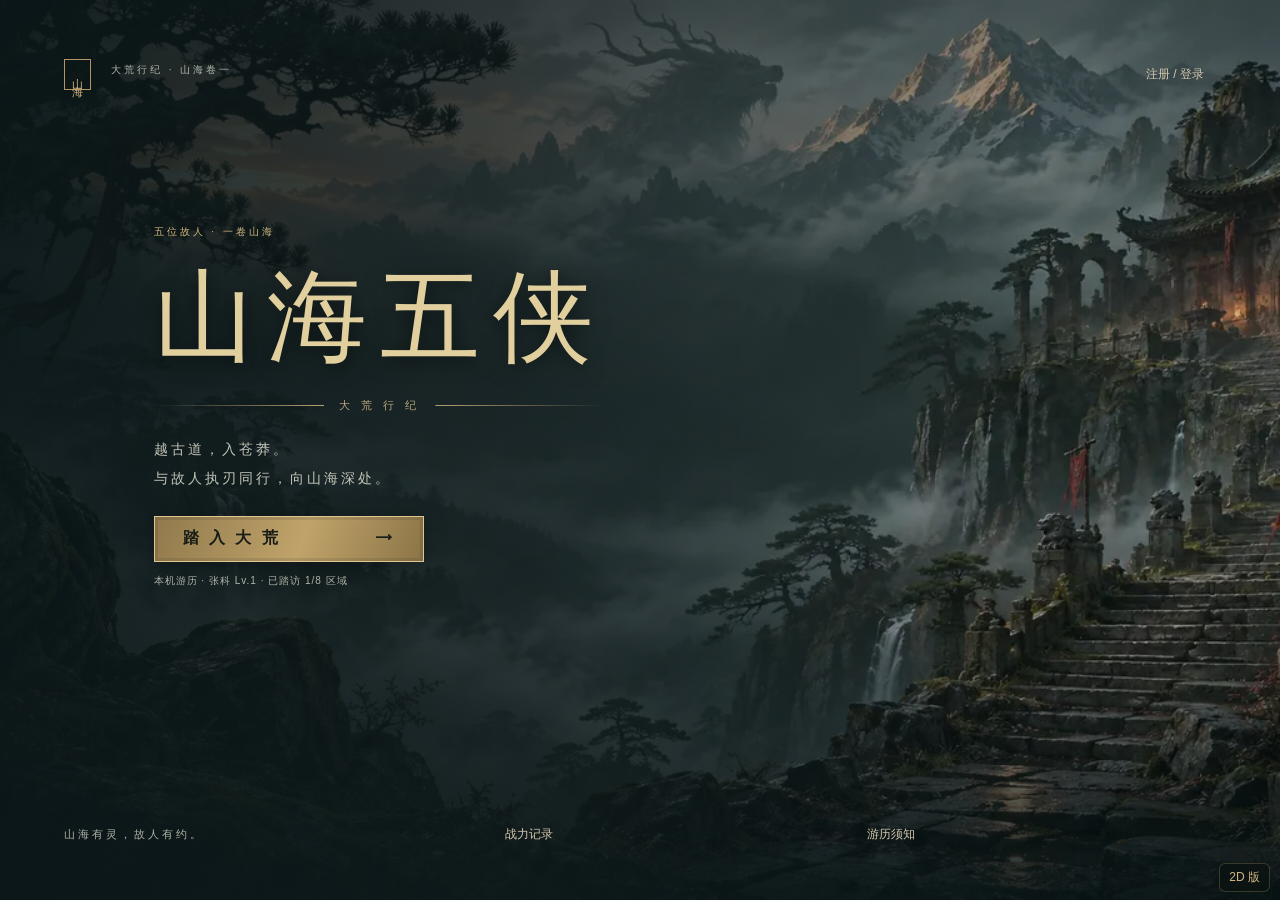
==== commit 41bd97d5: "deploy: 山海五侠 网页版 静态构建，进度保存在本机浏览器。" ====
--- a/3d.html
+++ b/3d.html
@@ -1,4 +1,4 @@
-<!doctype html><html lang="zh-CN"><head><meta charset="utf-8"><meta name="viewport" content="width=device-width, initial-scale=1, maximum-scale=1, viewport-fit=cover"><meta name="theme-color" content="#141b1b"><meta name="description" content="山海五侠：五位故人，共赴大荒。写实国风2.5D手机大世界RPG。"><title>山海五侠 · 大荒行纪 · 3D</title><link rel="icon" href="data:image/svg+xml,%3Csvg xmlns='http://www.w3.org/2000/svg' viewBox='0 0 64 64'%3E%3Crect width='64' height='64' rx='12' fill='%23151d1c'/%3E%3Ctext x='32' y='46' font-size='44' text-anchor='middle' fill='%23cfb580'%3E山%3C/text%3E%3C/svg%3E"><link rel="stylesheet" href="style.css?v=38"><meta property="og:type" content="website"><meta property="og:title" content="山海五侠 · 大荒行纪"><meta property="og:description" content="五位故人，共赴大荒。写实国风 2.5D 手机大世界 RPG —— 五个角色，二十五式技能，八片山海。"><meta property="og:image" content="https://111lego.github.io/lego/assets/title-world.webp"><meta property="og:url" content="https://111lego.github.io/lego/"><meta name="twitter:card" content="summary_large_image"><link rel="canonical" href="https://111lego.github.io/lego/"><link rel="manifest" href="manifest.webmanifest"><meta name="mobile-web-app-capable" content="yes"><meta name="apple-mobile-web-app-capable" content="yes"><meta name="apple-mobile-web-app-status-bar-style" content="black-translucent"><link rel="apple-touch-icon" href="icons/icon-192.png"></head><body>
+<!doctype html><html lang="zh-CN"><head><meta charset="utf-8"><meta name="viewport" content="width=device-width, initial-scale=1, maximum-scale=1, viewport-fit=cover"><meta name="theme-color" content="#141b1b"><meta name="description" content="山海五侠：五位故人，共赴大荒。写实国风2.5D手机大世界RPG。"><title>山海五侠 · 大荒行纪 · 3D</title><link rel="icon" href="data:image/svg+xml,%3Csvg xmlns='http://www.w3.org/2000/svg' viewBox='0 0 64 64'%3E%3Crect width='64' height='64' rx='12' fill='%23151d1c'/%3E%3Ctext x='32' y='46' font-size='44' text-anchor='middle' fill='%23cfb580'%3E山%3C/text%3E%3C/svg%3E"><link rel="stylesheet" href="style.css?v=39"><meta property="og:type" content="website"><meta property="og:title" content="山海五侠 · 大荒行纪"><meta property="og:description" content="五位故人，共赴大荒。写实国风 2.5D 手机大世界 RPG —— 五个角色，二十五式技能，八片山海。"><meta property="og:image" content="https://111lego.github.io/lego/assets/title-world.webp"><meta property="og:url" content="https://111lego.github.io/lego/"><meta name="twitter:card" content="summary_large_image"><link rel="canonical" href="https://111lego.github.io/lego/"><link rel="manifest" href="manifest.webmanifest"><meta name="mobile-web-app-capable" content="yes"><meta name="apple-mobile-web-app-capable" content="yes"><meta name="apple-mobile-web-app-status-bar-style" content="black-translucent"><link rel="apple-touch-icon" href="icons/icon-192.png"></head><body>
 <canvas id="world" aria-label="山海大世界游戏画面"></canvas>
 <section id="titleScreen" class="screen title-screen"><div class="title-vignette"></div><header class="title-top"><span class="seal">山 海</span><span class="eyebrow">大荒行纪 · 山海卷一</span><button id="accountBtn" class="quiet">注册 / 登录</button></header><div class="title-copy"><p class="eyebrow gold">五位故人 · 一卷山海</p><h1>山海五侠</h1><div class="title-rule"><i></i><span>大 荒 行 纪</span><i></i></div><p class="prologue">越古道，入苍莽。<br>与故人执刃同行，向山海深处。</p><button id="enterWorld" class="primary large">踏 入 大 荒 <span>⟶</span></button><p id="titleProgress" class="fine">八方大荒 · 五种职业 · 存档续行</p></div><footer class="title-footer"><span>山海有灵，故人有约。</span><button id="lbBtn" class="quiet">战力记录</button><button id="titleHelp" class="quiet">游历须知</button><a </footer></section>
 <section id="selectScreen" class="screen select-screen" hidden><header class="selection-head"><button id="selectionBack" class="quiet">← 返回</button><div><p class="eyebrow">CHOOSE YOUR PATH</p><h2>与谁共赴山海</h2></div><span class="fine">五位故人 · 各有所长</span></header><div id="heroCards" class="hero-cards"></div><div class="selection-bottom"><div id="heroSummary"></div><button id="startAdventure" class="primary">启 程 ⟶</button></div></section>
@@ -7,4 +7,4 @@
 <dialog id="authDialog" class="dialog auth-dialog"><button class="close" id="authClose" aria-label="关闭">×</button><p class="eyebrow gold">故人归来</p><h2>山海同行录</h2><p class="muted">账号保存在这台设备的浏览器里，多个账号各自独立存档。</p><div class="auth-tabs"><button id="loginTab" class="active">登录</button><button id="registerTab">注册新账号</button></div><form id="authForm"><label>用户名<input id="username" name="username" autocomplete="username" minlength="2" maxlength="20" required placeholder="2–20位，支持中文"></label><label>密码<input id="password" name="password" type="password" autocomplete="current-password" minlength="8" maxlength="72" required placeholder="至少8位"></label><p id="authError" class="error" role="alert"></p><button id="authSubmit" class="primary" type="submit">登 录</button></form><p class="fine">密码只在本机做 PBKDF2 哈希后保存，不上传任何服务器。<br>换设备或清除浏览器数据后，账号与存档会一起消失。</p></dialog>
 <dialog id="modal" class="dialog game-dialog"><header><div><p class="eyebrow gold">大荒行囊</p><h2 id="modalTitle"></h2></div><button id="modalClose" class="close" aria-label="关闭面板">×</button></header><div id="modalBody" class="modal-body"></div></dialog>
 <input id="importFile" type="file" accept=".json,application/json" hidden>
-<script type="module" src="app3d.js?v=38"></script><a href="index.html" style="position:fixed;right:10px;bottom:8px;z-index:30;font:12px sans-serif;color:#cfb580;background:#0b1413c9;border:1px solid #a494694d;padding:5px 9px;border-radius:6px;text-decoration:none">2D 版</a></body></html>
+<script type="module" src="app3d.js?v=39"></script><a href="index.html" style="position:fixed;right:10px;bottom:8px;z-index:30;font:12px sans-serif;color:#cfb580;background:#0b1413c9;border:1px solid #a494694d;padding:5px 9px;border-radius:6px;text-decoration:none">2D 版</a></body></html>
--- a/style.css
+++ b/style.css
@@ -1,4 +1,4 @@
-@font-face{font-family:LocalSerif;src:local('Noto Serif CJK SC'),local('SimSun')}*{box-sizing:border-box} :root{color-scheme:dark;--gold:#d2b781;--muted:#a7ada6;--line:#a494694d;--ink:#111a19;--panel:#131c1bed}html,body{width:100%;height:100%;margin:0;overflow:hidden;background:#131a19;color:#e9e5d8;font-family:'Microsoft YaHei','PingFang SC',sans-serif;overscroll-behavior:none;-webkit-user-select:none;user-select:none}button,input,select{font:inherit}button{color:inherit;cursor:pointer;-webkit-tap-highlight-color:transparent;touch-action:manipulation}button:focus-visible{outline:2px solid var(--gold);outline-offset:3px}button:disabled{opacity:.45;cursor:default}button{border:1px solid var(--line);background:#18221fee}button:hover{border-color:#c9ac72}button:active{filter:brightness(1.2)}[hidden]{display:none!important}#world{position:absolute;inset:0;width:100%;height:100%;touch-action:none}.screen{position:absolute;inset:0;overflow:auto}.title-screen,.select-screen{background:#1d2825 url('assets/title-world.webp?v=38') center/cover no-repeat}.title-vignette{position:absolute;inset:0;background:linear-gradient(90deg,#0b1719ed 0%,#101b1db3 38%,#101b1d05 82%),linear-gradient(0deg,#071315e8,transparent 40%,#08121255)}.title-top,.title-footer{position:absolute;left:max(5vw,env(safe-area-inset-left));right:max(5vw,env(safe-area-inset-right));display:flex;align-items:center;gap:20px}.title-top{top:6vh}.title-top #accountBtn{margin-left:auto}.seal{border:1px solid #b29465;color:#d4b684;padding:9px 5px;font-family:LocalSerif,serif;writing-mode:vertical-rl;font-size:11px;letter-spacing:3px}.eyebrow{font-size:10px;letter-spacing:3px;margin:0 0 10px;color:#b1b9af}.gold{color:var(--gold)}.title-copy{position:absolute;left:12%;top:25%;max-width:70%}h1,h2,h3{font-family:LocalSerif,'Songti SC',serif}h1{font-size:clamp(48px,8vw,100px);font-weight:500;letter-spacing:.13em;margin:12px 0;color:#e1cf9e;text-shadow:0 4px 20px #0008}h2{font-size:25px;font-weight:500;margin:4px 0 15px;letter-spacing:4px}h3{font-size:17px;margin:12px 0;color:var(--gold)}.title-rule{display:flex;align-items:center;gap:15px;width:100%;font-size:11px;letter-spacing:4px;color:#b8a77e}.title-rule i{height:1px;background:linear-gradient(90deg,transparent,#b6a070);flex:1}.title-rule i:last-child{transform:rotate(180deg)}.prologue{font-family:LocalSerif,serif;font-size:14px;color:#c2c5b8;line-height:2.1;letter-spacing:3px;margin:22px 0}.primary{background:linear-gradient(110deg,#90794c,#c0a36a 55%,#8b7447);color:#171c17;border:1px solid #e1c490;min-height:46px;padding:10px 28px;font-weight:600;letter-spacing:3px;box-shadow:inset 0 0 0 3px #282e201f,0 5px 25px #0004}.primary.large{width:270px;display:flex;justify-content:space-between;align-items:center}.fine{font-size:10px;line-height:1.7;color:#b1b5aa;letter-spacing:1px}.title-footer{bottom:5vh;justify-content:space-between;font:11px LocalSerif,serif;color:#aeb2a6;letter-spacing:3px}.quiet{border:0;background:transparent;padding:12px;font-size:12px;color:#d4c8ad}.title-progress{color:var(--muted)}.select-screen{background-image:linear-gradient(#0b1515bd,#0b1515ee),url('assets/title-world.webp');padding:20px max(25px,env(safe-area-inset-left));display:flex;flex-direction:column}.selection-head{display:flex;align-items:center;justify-content:space-between;margin-bottom:12px}.selection-head h2{margin:2px;font-size:24px}.selection-head .eyebrow{margin:0;font-size:9px}.hero-cards{display:flex;gap:10px;flex:1;min-height:160px;max-height:420px;align-self:center;width:min(100%,1100px)}.hero-card{position:relative;flex:1;min-width:0;overflow:hidden;background:linear-gradient(#35403a,#16211f);border:1px solid #6d786249;padding:0;box-shadow:0 10px 30px #0006}.hero-card.active{border-color:#dac18b;box-shadow:0 0 0 2px #ac936b3d,0 10px 30px #0006}.hero-card canvas{position:absolute;width:100%;height:90%;object-fit:cover;inset:0;opacity:.85}.hero-card .card-shade{position:absolute;inset:0;background:linear-gradient(transparent 25%,#101b17f5 95%)}.hero-card .card-name{position:absolute;bottom:10px;left:0;right:0;display:flex;flex-direction:column;align-items:center;gap:4px}.card-name b{font:24px LocalSerif,serif;letter-spacing:6px}.card-name small{color:#c6b990;font-size:10px;letter-spacing:2px}.card-level{position:absolute;top:10px;left:10px;font-size:10px;color:#dfd9c6;border:1px solid #a4906644;background:#15201bd9;padding:4px}.selection-bottom{display:flex;align-items:center;justify-content:space-between;width:min(100%,1100px);align-self:center;padding-top:13px;gap:20px}.selection-bottom .primary{min-width:150px}#heroSummary b{font-size:13px;color:var(--gold)}#heroSummary p{font-size:11px;margin:5px 0;color:#b5bbaa}.vignette{position:absolute;inset:0;pointer-events:none;box-shadow:inset 0 0 180px #050e1490}#gameHUD{position:absolute;inset:0;pointer-events:none;padding:env(safe-area-inset-top) env(safe-area-inset-right) env(safe-area-inset-bottom) env(safe-area-inset-left);text-shadow:0 2px 3px #000}#gameHUD button,#gameHUD .joystick{pointer-events:auto} .player-panel{position:absolute;top:max(12px,env(safe-area-inset-top));left:max(15px,env(safe-area-inset-left));display:flex;gap:8px;align-items:center;background:linear-gradient(90deg,#071511b8,#08151200);padding:3px 14px 6px 0}.player-panel canvas{width:48px;height:56px;border:1px solid #d0b78288;clip-path:polygon(12% 0,88% 0,100% 12%,100% 88%,88% 100%,12% 100%,0 88%,0 12%)}.player-details{width:150px}.player-name{display:flex;justify-content:space-between;font-size:12px;margin-bottom:5px}.player-name b{font-family:LocalSerif,serif;letter-spacing:3px}.player-name span{font-size:10px;color:#d3bd88}.bar{position:relative;background:#101412d9;border:1px solid #b9b48a44;height:10px;overflow:hidden;margin:3px 0}.bar i{display:block;height:100%;transition:width .15s;width:100%;box-shadow:inset 0 2px 4px #ffffff20}.bar span{position:absolute;inset:0;font-size:8px;text-align:center;line-height:9px}.health i{background:linear-gradient(90deg,#6b302d,#b25b49)}.mana i{background:linear-gradient(90deg,#294a68,#558ba4)}#powerText{font-size:8px;color:#c7c9b7}.region-panel{position:absolute;top:max(15px,env(safe-area-inset-top));left:50%;transform:translateX(-50%);text-align:center;display:flex;flex-direction:column;gap:5px}.region-panel b{font:20px LocalSerif,serif;letter-spacing:5px;color:#ead8b0}.region-panel small{font-size:8px;letter-spacing:2px;color:#c0c2af}.region-line{width:80px;height:1px;background:linear-gradient(90deg,transparent,#bba77a,transparent);margin:auto}.map-panel{position:absolute;right:max(16px,env(safe-area-inset-right));top:max(10px,env(safe-area-inset-top));display:flex;align-items:flex-start;gap:5px}.map-panel #mapBtn{padding:3px;background:#10201bc2;border:1px solid #b09e6e66;display:flex;flex-direction:column;align-items:center;position:relative}.map-panel canvas{width:110px;height:66px;opacity:.88}.map-panel span{font-size:8px;color:#cabd94;padding:3px 0}.map-panel i{font-size:10px;font-style:normal}.gear-btn{height:32px;width:32px;background:#13231dbf;font-size:12px}.quest-tracker{position:absolute;top:95px;left:max(18px,env(safe-area-inset-left));text-align:left;width:160px;background:linear-gradient(90deg,#0b1919bc,#0b191900);border:0;border-left:2px solid #b39e6e66;padding:5px 8px;display:flex;flex-direction:column;gap:5px;font-size:10px}.quest-tracker span{font-size:10px;letter-spacing:2px}.quest-tracker i{float:right;font-style:normal}.quest-tracker b{font-weight:400;font-size:10px}.quest-tracker small{font-size:8px;color:#bfc4b1}.target-panel{position:absolute;top:78px;left:50%;transform:translateX(-50%);width:210px;text-align:center}.target-panel b{font-size:10px;color:#e5c9a1}.target-panel .bar{height:6px}.enemy i{background:linear-gradient(90deg,#68372a,#a86647)}.joystick{position:absolute;bottom:max(40px,calc(env(safe-area-inset-bottom) + 20px));left:max(42px,calc(env(safe-area-inset-left) + 15px));width:112px;height:112px;touch-action:none;border-radius:50%;border:1px solid #c8d1b638;background:radial-gradient(#1f302e05,#0c181c38);box-shadow:inset 0 0 20px #0002}.joystick-ring{position:absolute;inset:12px;border:1px solid #d9e0bc18;border-radius:50%}.joystick:before,.joystick:after{content:'';position:absolute;background:#c4b47c45}.joystick:before{width:1px;height:10px;top:4px;left:50%}.joystick:after{height:1px;width:10px;left:4px;top:50%}.joystick span{position:absolute;left:50%;top:50%;width:44px;height:44px;margin:-22px;border:1px solid #c9c39d6b;border-radius:50%;background:radial-gradient(circle at 35% 30%,#88917c80,#273c36b8);box-shadow:0 4px 10px #0005;pointer-events:none}.control-hint{position:absolute;bottom:25px;left:52px;font-size:8px;letter-spacing:2px;color:#c2c9b082}.combat-controls{position:absolute;right:max(18px,env(safe-area-inset-right));bottom:max(28px,env(safe-area-inset-bottom));width:230px;height:225px;pointer-events:none}.combat-controls button{touch-action:none}.attack-button{position:absolute;right:16px;bottom:12px;width:80px;height:80px;border-radius:50%;background:radial-gradient(circle at 35% 25%,#8b8254,#2d3c31 75%);border:2px solid #cdb4788a;box-shadow:0 0 0 4px #13231c7a,inset 0 0 0 3px #0e1d1a66;display:flex;align-items:center;justify-content:center;flex-direction:column}.attack-button span{font:30px LocalSerif,serif;color:#f1dcae}.attack-button small{font-size:8px;color:#c6b78d}.skill-button{position:absolute;width:52px;height:52px;border-radius:50%;border:1px solid #aeaa817d;background:radial-gradient(circle at 40% 30%,#46584cbf,#132520f2);box-shadow:inset 0 0 0 3px #0c1919a6,0 3px 12px #0005;padding:0;overflow:hidden}.skill-button .glyph{font:24px LocalSerif,serif;color:#ead5a4;display:block;margin-top:1px}.skill-button .skill-name{font-size:7px;position:absolute;bottom:5px;left:0;right:0;color:#d3d2b8}.skill-button:nth-child(1){right:116px;bottom:5px}.skill-button:nth-child(2){right:150px;bottom:65px}.skill-button:nth-child(3){right:129px;bottom:126px}.skill-button:nth-child(4){right:69px;bottom:158px}.skill-button:nth-child(5){right:8px;bottom:128px;border-color:#d1b57e}.skill-button .cooldown{position:absolute;inset:0;display:flex;align-items:center;justify-content:center;font-size:17px;background:#091315c9;color:#ead7ac;font-family:serif}.skill-button.no-mana{filter:saturate(.1);opacity:.65}.auto-button{position:absolute;right:8px;bottom:99px;font-size:9px;border-radius:14px;padding:5px 9px;background:#10221bab}.auto-button.active{border-color:var(--gold);color:var(--gold);background:#4c4b2eaa}.bottom-menu{position:absolute;bottom:25px;left:50%;transform:translateX(-50%);display:flex;gap:7px}.bottom-menu button{width:40px;height:47px;display:flex;flex-direction:column;gap:3px;align-items:center;justify-content:center;font-size:8px;background:#0c1e1ab8;border:1px solid #9a9b744d}.bottom-menu button span{font:17px LocalSerif,serif;color:#d3c39a}.experience{position:absolute;bottom:0;left:0;right:0;height:10px;background:#091410d9;border-top:1px solid #cfc09b44}.experience i{display:block;height:100%;background:linear-gradient(90deg,#6d7243,#b7b87d)}.experience span{position:absolute;inset:0;text-align:center;font-size:7px;line-height:9px;color:#e1dcc9}.sync-state{position:absolute;bottom:12px;left:50%;transform:translateX(-50%);font-size:7px;color:#b6c2a799;white-space:nowrap}.portrait-hint{display:none}.direction-hint{position:absolute;top:128px;left:50%;transform:translateX(-50%);font-size:10px;color:#e6d5a5;border:1px solid #b7a57655;padding:6px 12px;background:#12231bc4}.toasts{position:fixed;pointer-events:none;left:50%;top:32%;transform:translateX(-50%);display:flex;flex-direction:column;gap:6px;z-index:20;align-items:center;max-width:80%}.toast{padding:8px 22px;border:1px solid #c5ae6e4d;background:linear-gradient(90deg,#0e2019aa,#172e22ed,#0e2019aa);font-size:11px;color:#e2d5b5;text-align:center;animation:appear .25s ease;white-space:normal}.toast.level,.toast.boss{color:#f3d596;border-color:#d0a765}.toast.death{color:#e4ac9c}.dialog{background:linear-gradient(145deg,#23312d,#111b1a 65%);color:#e1dfd0;border:1px solid #a8966966;box-shadow:0 20px 120px #000b;max-width:95vw;padding:24px;outline:none}.dialog::backdrop{background:#050e11b8;backdrop-filter:blur(5px)}.auth-dialog{width:390px;max-height:92dvh}.auth-dialog h2{margin:7px 0;font-size:28px}.muted{font-size:12px;color:#aeb7a8;line-height:1.8}.close{position:absolute;right:10px;top:8px;border:0;background:transparent;color:#b9bba9;font-size:26px;width:40px;height:40px}.auth-tabs{display:flex;border-bottom:1px solid var(--line);margin:18px 0}.auth-tabs button{border:0;background:none;padding:10px 5px;flex:1;color:#909f95;font-size:13px}.auth-tabs .active{color:var(--gold);border-bottom:2px solid var(--gold)}label{display:block;font-size:11px;color:#c5c8b9;letter-spacing:1px;margin:12px 0}input,select{width:100%;display:block;margin-top:8px;padding:11px 12px;border:1px solid #9f9d7655;background:#0d1b17a8;color:#e6e1d3;outline:0;border-radius:0;font-size:14px;user-select:text}input:focus{border-color:var(--gold)}.auth-dialog .primary{width:100%}.error{color:#e6aa94;font-size:11px;min-height:15px;margin:10px 0}.game-dialog{width:min(760px,92vw);max-height:88dvh;padding:0}.game-dialog>header{position:relative;padding:17px 22px 12px;border-bottom:1px solid var(--line)}.game-dialog h2{margin:0;font-size:22px}.game-dialog .eyebrow{font-size:8px}.modal-body{padding:16px 22px 22px;overflow:auto;max-height:calc(88dvh - 83px);font-size:12px}.modal-body button{padding:8px 12px;min-height:35px;font-size:11px}.modal-body p{line-height:1.8}.zone-grid{display:grid;grid-template-columns:repeat(4,1fr);gap:8px}.zone-card{border:1px solid #8e9a7855;padding:10px;background:linear-gradient(130deg,#33443c90,#14251c88);min-height:130px}.zone-card.locked{filter:saturate(.4);opacity:.72}.zone-card strong{font-family:LocalSerif,serif;color:var(--gold);font-size:15px;display:block}.zone-card small{display:block;font-size:9px;margin:7px 0;color:#b1bbaa}.zone-card button{font-size:10px;padding:6px!important;width:100%}.world-map{width:100%;max-height:230px;object-fit:contain;background:#10221b;margin-bottom:12px;border:1px solid var(--line)}.toolbar{display:flex;gap:8px;align-items:center;justify-content:space-between;flex-wrap:wrap;margin:8px 0 15px}.toolbar span{color:var(--gold)}.bag-grid{display:grid;grid-template-columns:repeat(3,1fr);gap:8px}.item-card,.gear-card,.quest-card,.skill-detail{padding:12px;border:1px solid #9fa17c40;background:#0e201b80}.item-card b{display:block;font-size:12px}.item-card small{display:block;color:#b2b9a8;font-size:10px;line-height:1.8;margin:6px 0}.item-card button{font-size:10px!important;padding:6px 10px!important}.gear-grid{display:grid;grid-template-columns:repeat(2,1fr);gap:9px}.gear-card h3{margin:0 0 7px;font-size:14px}.gear-card p{font-size:11px;color:#bbc2b0}.stats-row{display:flex;gap:15px;flex-wrap:wrap;padding:12px 0;color:var(--gold)}.skill-detail{margin-top:7px;display:flex;align-items:center;gap:15px}.skill-detail i{font:25px LocalSerif,serif;color:var(--gold);font-style:normal;width:35px;text-align:center}.skill-detail p{margin:4px 0;font-size:10px;color:#adb6a4}.skill-detail b{font-size:12px}.quest-card{margin:8px 0}.quest-card h3{margin:0}.quest-card p{font-size:11px;color:#b6c0ad;margin:6px 0}.journal-grid{display:grid;grid-template-columns:repeat(4,1fr);gap:8px}.journal-item{border:1px solid #87937335;background:#11221c8c;text-align:center;padding:8px}.journal-item canvas{width:100%;height:85px;object-fit:contain}.journal-item small{display:block;font-size:9px;color:#a8b5a3;margin:5px}.settings-buttons{display:flex;gap:8px;flex-wrap:wrap}a{color:#d8c292}button.danger{border-color:#ad76644d;color:#d0a396}@keyframes appear{from{transform:translateY(5px);opacity:0}to{transform:translateY(0);opacity:1}}
+@font-face{font-family:LocalSerif;src:local('Noto Serif CJK SC'),local('SimSun')}*{box-sizing:border-box} :root{color-scheme:dark;--gold:#d2b781;--muted:#a7ada6;--line:#a494694d;--ink:#111a19;--panel:#131c1bed}html,body{width:100%;height:100%;margin:0;overflow:hidden;background:#131a19;color:#e9e5d8;font-family:'Microsoft YaHei','PingFang SC',sans-serif;overscroll-behavior:none;-webkit-user-select:none;user-select:none}button,input,select{font:inherit}button{color:inherit;cursor:pointer;-webkit-tap-highlight-color:transparent;touch-action:manipulation}button:focus-visible{outline:2px solid var(--gold);outline-offset:3px}button:disabled{opacity:.45;cursor:default}button{border:1px solid var(--line);background:#18221fee}button:hover{border-color:#c9ac72}button:active{filter:brightness(1.2)}[hidden]{display:none!important}#world{position:absolute;inset:0;width:100%;height:100%;touch-action:none}.screen{position:absolute;inset:0;overflow:auto}.title-screen,.select-screen{background:#1d2825 url('assets/title-world.webp?v=39') center/cover no-repeat}.title-vignette{position:absolute;inset:0;background:linear-gradient(90deg,#0b1719ed 0%,#101b1db3 38%,#101b1d05 82%),linear-gradient(0deg,#071315e8,transparent 40%,#08121255)}.title-top,.title-footer{position:absolute;left:max(5vw,env(safe-area-inset-left));right:max(5vw,env(safe-area-inset-right));display:flex;align-items:center;gap:20px}.title-top{top:6vh}.title-top #accountBtn{margin-left:auto}.seal{border:1px solid #b29465;color:#d4b684;padding:9px 5px;font-family:LocalSerif,serif;writing-mode:vertical-rl;font-size:11px;letter-spacing:3px}.eyebrow{font-size:10px;letter-spacing:3px;margin:0 0 10px;color:#b1b9af}.gold{color:var(--gold)}.title-copy{position:absolute;left:12%;top:25%;max-width:70%}h1,h2,h3{font-family:LocalSerif,'Songti SC',serif}h1{font-size:clamp(48px,8vw,100px);font-weight:500;letter-spacing:.13em;margin:12px 0;color:#e1cf9e;text-shadow:0 4px 20px #0008}h2{font-size:25px;font-weight:500;margin:4px 0 15px;letter-spacing:4px}h3{font-size:17px;margin:12px 0;color:var(--gold)}.title-rule{display:flex;align-items:center;gap:15px;width:100%;font-size:11px;letter-spacing:4px;color:#b8a77e}.title-rule i{height:1px;background:linear-gradient(90deg,transparent,#b6a070);flex:1}.title-rule i:last-child{transform:rotate(180deg)}.prologue{font-family:LocalSerif,serif;font-size:14px;color:#c2c5b8;line-height:2.1;letter-spacing:3px;margin:22px 0}.primary{background:linear-gradient(110deg,#90794c,#c0a36a 55%,#8b7447);color:#171c17;border:1px solid #e1c490;min-height:46px;padding:10px 28px;font-weight:600;letter-spacing:3px;box-shadow:inset 0 0 0 3px #282e201f,0 5px 25px #0004}.primary.large{width:270px;display:flex;justify-content:space-between;align-items:center}.fine{font-size:10px;line-height:1.7;color:#b1b5aa;letter-spacing:1px}.title-footer{bottom:5vh;justify-content:space-between;font:11px LocalSerif,serif;color:#aeb2a6;letter-spacing:3px}.quiet{border:0;background:transparent;padding:12px;font-size:12px;color:#d4c8ad}.title-progress{color:var(--muted)}.select-screen{background-image:linear-gradient(#0b1515bd,#0b1515ee),url('assets/title-world.webp');padding:20px max(25px,env(safe-area-inset-left));display:flex;flex-direction:column}.selection-head{display:flex;align-items:center;justify-content:space-between;margin-bottom:12px}.selection-head h2{margin:2px;font-size:24px}.selection-head .eyebrow{margin:0;font-size:9px}.hero-cards{display:flex;gap:10px;flex:1;min-height:160px;max-height:420px;align-self:center;width:min(100%,1100px)}.hero-card{position:relative;flex:1;min-width:0;overflow:hidden;background:linear-gradient(#35403a,#16211f);border:1px solid #6d786249;padding:0;box-shadow:0 10px 30px #0006}.hero-card.active{border-color:#dac18b;box-shadow:0 0 0 2px #ac936b3d,0 10px 30px #0006}.hero-card canvas{position:absolute;width:100%;height:90%;object-fit:cover;inset:0;opacity:.85}.hero-card .card-shade{position:absolute;inset:0;background:linear-gradient(transparent 25%,#101b17f5 95%)}.hero-card .card-name{position:absolute;bottom:10px;left:0;right:0;display:flex;flex-direction:column;align-items:center;gap:4px}.card-name b{font:24px LocalSerif,serif;letter-spacing:6px}.card-name small{color:#c6b990;font-size:10px;letter-spacing:2px}.card-level{position:absolute;top:10px;left:10px;font-size:10px;color:#dfd9c6;border:1px solid #a4906644;background:#15201bd9;padding:4px}.selection-bottom{display:flex;align-items:center;justify-content:space-between;width:min(100%,1100px);align-self:center;padding-top:13px;gap:20px}.selection-bottom .primary{min-width:150px}#heroSummary b{font-size:13px;color:var(--gold)}#heroSummary p{font-size:11px;margin:5px 0;color:#b5bbaa}.vignette{position:absolute;inset:0;pointer-events:none;box-shadow:inset 0 0 180px #050e1490}#gameHUD{position:absolute;inset:0;pointer-events:none;padding:env(safe-area-inset-top) env(safe-area-inset-right) env(safe-area-inset-bottom) env(safe-area-inset-left);text-shadow:0 2px 3px #000}#gameHUD button,#gameHUD .joystick{pointer-events:auto} .player-panel{position:absolute;top:max(12px,env(safe-area-inset-top));left:max(15px,env(safe-area-inset-left));display:flex;gap:8px;align-items:center;background:linear-gradient(90deg,#071511b8,#08151200);padding:3px 14px 6px 0}.player-panel canvas{width:48px;height:56px;border:1px solid #d0b78288;clip-path:polygon(12% 0,88% 0,100% 12%,100% 88%,88% 100%,12% 100%,0 88%,0 12%)}.player-details{width:150px}.player-name{display:flex;justify-content:space-between;font-size:12px;margin-bottom:5px}.player-name b{font-family:LocalSerif,serif;letter-spacing:3px}.player-name span{font-size:10px;color:#d3bd88}.bar{position:relative;background:#101412d9;border:1px solid #b9b48a44;height:10px;overflow:hidden;margin:3px 0}.bar i{display:block;height:100%;transition:width .15s;width:100%;box-shadow:inset 0 2px 4px #ffffff20}.bar span{position:absolute;inset:0;font-size:8px;text-align:center;line-height:9px}.health i{background:linear-gradient(90deg,#6b302d,#b25b49)}.mana i{background:linear-gradient(90deg,#294a68,#558ba4)}#powerText{font-size:8px;color:#c7c9b7}.region-panel{position:absolute;top:max(15px,env(safe-area-inset-top));left:50%;transform:translateX(-50%);text-align:center;display:flex;flex-direction:column;gap:5px}.region-panel b{font:20px LocalSerif,serif;letter-spacing:5px;color:#ead8b0}.region-panel small{font-size:8px;letter-spacing:2px;color:#c0c2af}.region-line{width:80px;height:1px;background:linear-gradient(90deg,transparent,#bba77a,transparent);margin:auto}.map-panel{position:absolute;right:max(16px,env(safe-area-inset-right));top:max(10px,env(safe-area-inset-top));display:flex;align-items:flex-start;gap:5px}.map-panel #mapBtn{padding:3px;background:#10201bc2;border:1px solid #b09e6e66;display:flex;flex-direction:column;align-items:center;position:relative}.map-panel canvas{width:110px;height:66px;opacity:.88}.map-panel span{font-size:8px;color:#cabd94;padding:3px 0}.map-panel i{font-size:10px;font-style:normal}.gear-btn{height:32px;width:32px;background:#13231dbf;font-size:12px}.quest-tracker{position:absolute;top:95px;left:max(18px,env(safe-area-inset-left));text-align:left;width:160px;background:linear-gradient(90deg,#0b1919bc,#0b191900);border:0;border-left:2px solid #b39e6e66;padding:5px 8px;display:flex;flex-direction:column;gap:5px;font-size:10px}.quest-tracker span{font-size:10px;letter-spacing:2px}.quest-tracker i{float:right;font-style:normal}.quest-tracker b{font-weight:400;font-size:10px}.quest-tracker small{font-size:8px;color:#bfc4b1}.target-panel{position:absolute;top:78px;left:50%;transform:translateX(-50%);width:210px;text-align:center}.target-panel b{font-size:10px;color:#e5c9a1}.target-panel .bar{height:6px}.enemy i{background:linear-gradient(90deg,#68372a,#a86647)}.joystick{position:absolute;bottom:max(40px,calc(env(safe-area-inset-bottom) + 20px));left:max(42px,calc(env(safe-area-inset-left) + 15px));width:112px;height:112px;touch-action:none;border-radius:50%;border:1px solid #c8d1b638;background:radial-gradient(#1f302e05,#0c181c38);box-shadow:inset 0 0 20px #0002}.joystick-ring{position:absolute;inset:12px;border:1px solid #d9e0bc18;border-radius:50%}.joystick:before,.joystick:after{content:'';position:absolute;background:#c4b47c45}.joystick:before{width:1px;height:10px;top:4px;left:50%}.joystick:after{height:1px;width:10px;left:4px;top:50%}.joystick span{position:absolute;left:50%;top:50%;width:44px;height:44px;margin:-22px;border:1px solid #c9c39d6b;border-radius:50%;background:radial-gradient(circle at 35% 30%,#88917c80,#273c36b8);box-shadow:0 4px 10px #0005;pointer-events:none}.control-hint{position:absolute;bottom:25px;left:52px;font-size:8px;letter-spacing:2px;color:#c2c9b082}.combat-controls{position:absolute;right:max(18px,env(safe-area-inset-right));bottom:max(28px,env(safe-area-inset-bottom));width:230px;height:225px;pointer-events:none}.combat-controls button{touch-action:none}.attack-button{position:absolute;right:16px;bottom:12px;width:80px;height:80px;border-radius:50%;background:radial-gradient(circle at 35% 25%,#8b8254,#2d3c31 75%);border:2px solid #cdb4788a;box-shadow:0 0 0 4px #13231c7a,inset 0 0 0 3px #0e1d1a66;display:flex;align-items:center;justify-content:center;flex-direction:column}.attack-button span{font:30px LocalSerif,serif;color:#f1dcae}.attack-button small{font-size:8px;color:#c6b78d}.skill-button{position:absolute;width:52px;height:52px;border-radius:50%;border:1px solid #aeaa817d;background:radial-gradient(circle at 40% 30%,#46584cbf,#132520f2);box-shadow:inset 0 0 0 3px #0c1919a6,0 3px 12px #0005;padding:0;overflow:hidden}.skill-button .glyph{font:24px LocalSerif,serif;color:#ead5a4;display:block;margin-top:1px}.skill-button .skill-name{font-size:7px;position:absolute;bottom:5px;left:0;right:0;color:#d3d2b8}.skill-button:nth-child(1){right:116px;bottom:5px}.skill-button:nth-child(2){right:150px;bottom:65px}.skill-button:nth-child(3){right:129px;bottom:126px}.skill-button:nth-child(4){right:69px;bottom:158px}.skill-button:nth-child(5){right:8px;bottom:128px;border-color:#d1b57e}.skill-button .cooldown{position:absolute;inset:0;display:flex;align-items:center;justify-content:center;font-size:17px;background:#091315c9;color:#ead7ac;font-family:serif}.skill-button.no-mana{filter:saturate(.1);opacity:.65}.auto-button{position:absolute;right:8px;bottom:99px;font-size:9px;border-radius:14px;padding:5px 9px;background:#10221bab}.auto-button.active{border-color:var(--gold);color:var(--gold);background:#4c4b2eaa}.bottom-menu{position:absolute;bottom:25px;left:50%;transform:translateX(-50%);display:flex;gap:7px}.bottom-menu button{width:40px;height:47px;display:flex;flex-direction:column;gap:3px;align-items:center;justify-content:center;font-size:8px;background:#0c1e1ab8;border:1px solid #9a9b744d}.bottom-menu button span{font:17px LocalSerif,serif;color:#d3c39a}.experience{position:absolute;bottom:0;left:0;right:0;height:10px;background:#091410d9;border-top:1px solid #cfc09b44}.experience i{display:block;height:100%;background:linear-gradient(90deg,#6d7243,#b7b87d)}.experience span{position:absolute;inset:0;text-align:center;font-size:7px;line-height:9px;color:#e1dcc9}.sync-state{position:absolute;bottom:12px;left:50%;transform:translateX(-50%);font-size:7px;color:#b6c2a799;white-space:nowrap}.portrait-hint{display:none}.direction-hint{position:absolute;top:128px;left:50%;transform:translateX(-50%);font-size:10px;color:#e6d5a5;border:1px solid #b7a57655;padding:6px 12px;background:#12231bc4}.toasts{position:fixed;pointer-events:none;left:50%;top:32%;transform:translateX(-50%);display:flex;flex-direction:column;gap:6px;z-index:20;align-items:center;max-width:80%}.toast{padding:8px 22px;border:1px solid #c5ae6e4d;background:linear-gradient(90deg,#0e2019aa,#172e22ed,#0e2019aa);font-size:11px;color:#e2d5b5;text-align:center;animation:appear .25s ease;white-space:normal}.toast.level,.toast.boss{color:#f3d596;border-color:#d0a765}.toast.death{color:#e4ac9c}.dialog{background:linear-gradient(145deg,#23312d,#111b1a 65%);color:#e1dfd0;border:1px solid #a8966966;box-shadow:0 20px 120px #000b;max-width:95vw;padding:24px;outline:none}.dialog::backdrop{background:#050e11b8;backdrop-filter:blur(5px)}.auth-dialog{width:390px;max-height:92dvh}.auth-dialog h2{margin:7px 0;font-size:28px}.muted{font-size:12px;color:#aeb7a8;line-height:1.8}.close{position:absolute;right:10px;top:8px;border:0;background:transparent;color:#b9bba9;font-size:26px;width:40px;height:40px}.auth-tabs{display:flex;border-bottom:1px solid var(--line);margin:18px 0}.auth-tabs button{border:0;background:none;padding:10px 5px;flex:1;color:#909f95;font-size:13px}.auth-tabs .active{color:var(--gold);border-bottom:2px solid var(--gold)}label{display:block;font-size:11px;color:#c5c8b9;letter-spacing:1px;margin:12px 0}input,select{width:100%;display:block;margin-top:8px;padding:11px 12px;border:1px solid #9f9d7655;background:#0d1b17a8;color:#e6e1d3;outline:0;border-radius:0;font-size:14px;user-select:text}input:focus{border-color:var(--gold)}.auth-dialog .primary{width:100%}.error{color:#e6aa94;font-size:11px;min-height:15px;margin:10px 0}.game-dialog{width:min(760px,92vw);max-height:88dvh;padding:0}.game-dialog>header{position:relative;padding:17px 22px 12px;border-bottom:1px solid var(--line)}.game-dialog h2{margin:0;font-size:22px}.game-dialog .eyebrow{font-size:8px}.modal-body{padding:16px 22px 22px;overflow:auto;max-height:calc(88dvh - 83px);font-size:12px}.modal-body button{padding:8px 12px;min-height:35px;font-size:11px}.modal-body p{line-height:1.8}.zone-grid{display:grid;grid-template-columns:repeat(4,1fr);gap:8px}.zone-card{border:1px solid #8e9a7855;padding:10px;background:linear-gradient(130deg,#33443c90,#14251c88);min-height:130px}.zone-card.locked{filter:saturate(.4);opacity:.72}.zone-card strong{font-family:LocalSerif,serif;color:var(--gold);font-size:15px;display:block}.zone-card small{display:block;font-size:9px;margin:7px 0;color:#b1bbaa}.zone-card button{font-size:10px;padding:6px!important;width:100%}.world-map{width:100%;max-height:230px;object-fit:contain;background:#10221b;margin-bottom:12px;border:1px solid var(--line)}.toolbar{display:flex;gap:8px;align-items:center;justify-content:space-between;flex-wrap:wrap;margin:8px 0 15px}.toolbar span{color:var(--gold)}.bag-grid{display:grid;grid-template-columns:repeat(3,1fr);gap:8px}.item-card,.gear-card,.quest-card,.skill-detail{padding:12px;border:1px solid #9fa17c40;background:#0e201b80}.item-card b{display:block;font-size:12px}.item-card small{display:block;color:#b2b9a8;font-size:10px;line-height:1.8;margin:6px 0}.item-card button{font-size:10px!important;padding:6px 10px!important}.gear-grid{display:grid;grid-template-columns:repeat(2,1fr);gap:9px}.gear-card h3{margin:0 0 7px;font-size:14px}.gear-card p{font-size:11px;color:#bbc2b0}.stats-row{display:flex;gap:15px;flex-wrap:wrap;padding:12px 0;color:var(--gold)}.skill-detail{margin-top:7px;display:flex;align-items:center;gap:15px}.skill-detail i{font:25px LocalSerif,serif;color:var(--gold);font-style:normal;width:35px;text-align:center}.skill-detail p{margin:4px 0;font-size:10px;color:#adb6a4}.skill-detail b{font-size:12px}.quest-card{margin:8px 0}.quest-card h3{margin:0}.quest-card p{font-size:11px;color:#b6c0ad;margin:6px 0}.journal-grid{display:grid;grid-template-columns:repeat(4,1fr);gap:8px}.journal-item{border:1px solid #87937335;background:#11221c8c;text-align:center;padding:8px}.journal-item canvas{width:100%;height:85px;object-fit:contain}.journal-item small{display:block;font-size:9px;color:#a8b5a3;margin:5px}.settings-buttons{display:flex;gap:8px;flex-wrap:wrap}a{color:#d8c292}button.danger{border-color:#ad76644d;color:#d0a396}@keyframes appear{from{transform:translateY(5px);opacity:0}to{transform:translateY(0);opacity:1}}
 @media(max-height:450px){.title-top{top:5vh}.title-copy{top:23%;left:11%}h1{font-size:55px;margin:5px 0}.prologue{font-size:11px;margin:12px 0;line-height:1.8}.title-copy .eyebrow{font-size:8px}.title-rule{font-size:9px}.primary.large{min-height:40px;padding:8px 20px;width:235px}.title-copy .fine{font-size:8px}.title-footer{bottom:3vh}.selection-head{margin-bottom:8px}.selection-head h2{font-size:20px}.select-screen{padding:10px 22px}.selection-bottom{padding-top:8px}.selection-head .fine{font-size:8px}.selection-bottom .primary{min-height:40px}.card-name b{font-size:20px}.dialog{padding:18px}.auth-dialog h2{font-size:22px}.auth-dialog .muted{font-size:10px;margin:5px 0}.auth-tabs{margin:8px 0}.auth-tabs button{padding:7px}label{margin:7px 0;font-size:10px}input{margin-top:5px;padding:8px}.auth-dialog .fine{font-size:8px;margin-bottom:0}.auth-dialog .primary{min-height:36px;padding:7px}.auth-dialog{max-height:97dvh}.game-dialog{padding:0}.region-panel b{font-size:17px}.map-panel canvas{width:90px;height:54px}.combat-controls{transform:scale(.86);transform-origin:bottom right;bottom:20px;right:12px}.joystick{width:100px;height:100px;bottom:35px;left:30px}.control-hint{left:35px;bottom:20px}.bottom-menu{bottom:23px;gap:5px}.bottom-menu button{width:36px;height:42px}.player-details{width:135px}.player-panel canvas{width:42px;height:50px}.quest-tracker{top:83px;width:145px}.target-panel{top:68px}.zone-card{min-height:115px;padding:8px}.modal-body{padding:12px 18px 18px}}
 @media(orientation:portrait){.title-vignette{background:linear-gradient(90deg,#0b1719de,#0b171922),linear-gradient(0deg,#071315f2,transparent 80%)}.title-copy{left:9%;top:32%;max-width:85%}h1{font-size:clamp(40px,12vw,65px)}.title-top{left:7%;right:5%;gap:12px}.title-top .eyebrow{font-size:8px;letter-spacing:1px}.title-footer{left:7%;right:5%;font-size:9px}.selection-head{flex-wrap:wrap;gap:8px}.selection-head h2{font-size:21px}.selection-head>.fine{display:none}.hero-cards{display:grid;grid-template-columns:repeat(3,1fr);grid-auto-rows:minmax(150px,1fr);max-height:none;gap:8px;min-height:0}.hero-card{min-height:150px}.hero-card .card-name{bottom:10px}.card-name b{font-size:22px}.card-name small{font-size:8px}.selection-bottom{align-items:stretch;flex-direction:column;gap:8px;padding-top:15px}.selection-bottom p{font-size:10px!important}.selection-bottom .primary{min-height:45px}.select-screen{padding:18px}.player-panel{top:max(14px,env(safe-area-inset-top));left:12px;padding-right:0}.player-details{width:139px}.player-panel canvas{width:43px;height:53px}.region-panel{top:95px;left:50%;white-space:nowrap}.region-panel b{font-size:18px}.map-panel{right:10px;top:max(12px,env(safe-area-inset-top));gap:3px}.map-panel canvas{width:82px;height:48px}.gear-btn{width:25px;height:28px}.quest-tracker{top:148px;left:12px;width:155px}.target-panel{top:225px;width:190px}.combat-controls{right:10px;bottom:92px;transform:scale(.88);transform-origin:bottom right}.joystick{bottom:110px;left:18px;width:100px;height:100px}.control-hint{bottom:91px;left:24px}.bottom-menu{bottom:29px;gap:14px}.bottom-menu button{width:42px;height:44px}.sync-state{bottom:14px}.portrait-hint{display:block;position:absolute;bottom:78px;left:50%;transform:translateX(-50%);font-size:8px;color:#b2bba28c;white-space:nowrap}.zone-grid{grid-template-columns:repeat(2,1fr)}.bag-grid{grid-template-columns:repeat(2,1fr)}.journal-grid{grid-template-columns:repeat(3,1fr)}.gear-grid{grid-template-columns:1fr}.direction-hint{top:199px}.dialog{max-width:94vw}.game-dialog{width:94vw}.modal-body{padding:12px 15px 18px}.toasts{top:40%;max-width:90%}.toast{font-size:10px;padding:8px 12px}.selection-head .quiet{padding-left:0}}
 @media(prefers-reduced-motion:reduce){*{animation:none!important;transition:none!important}}
